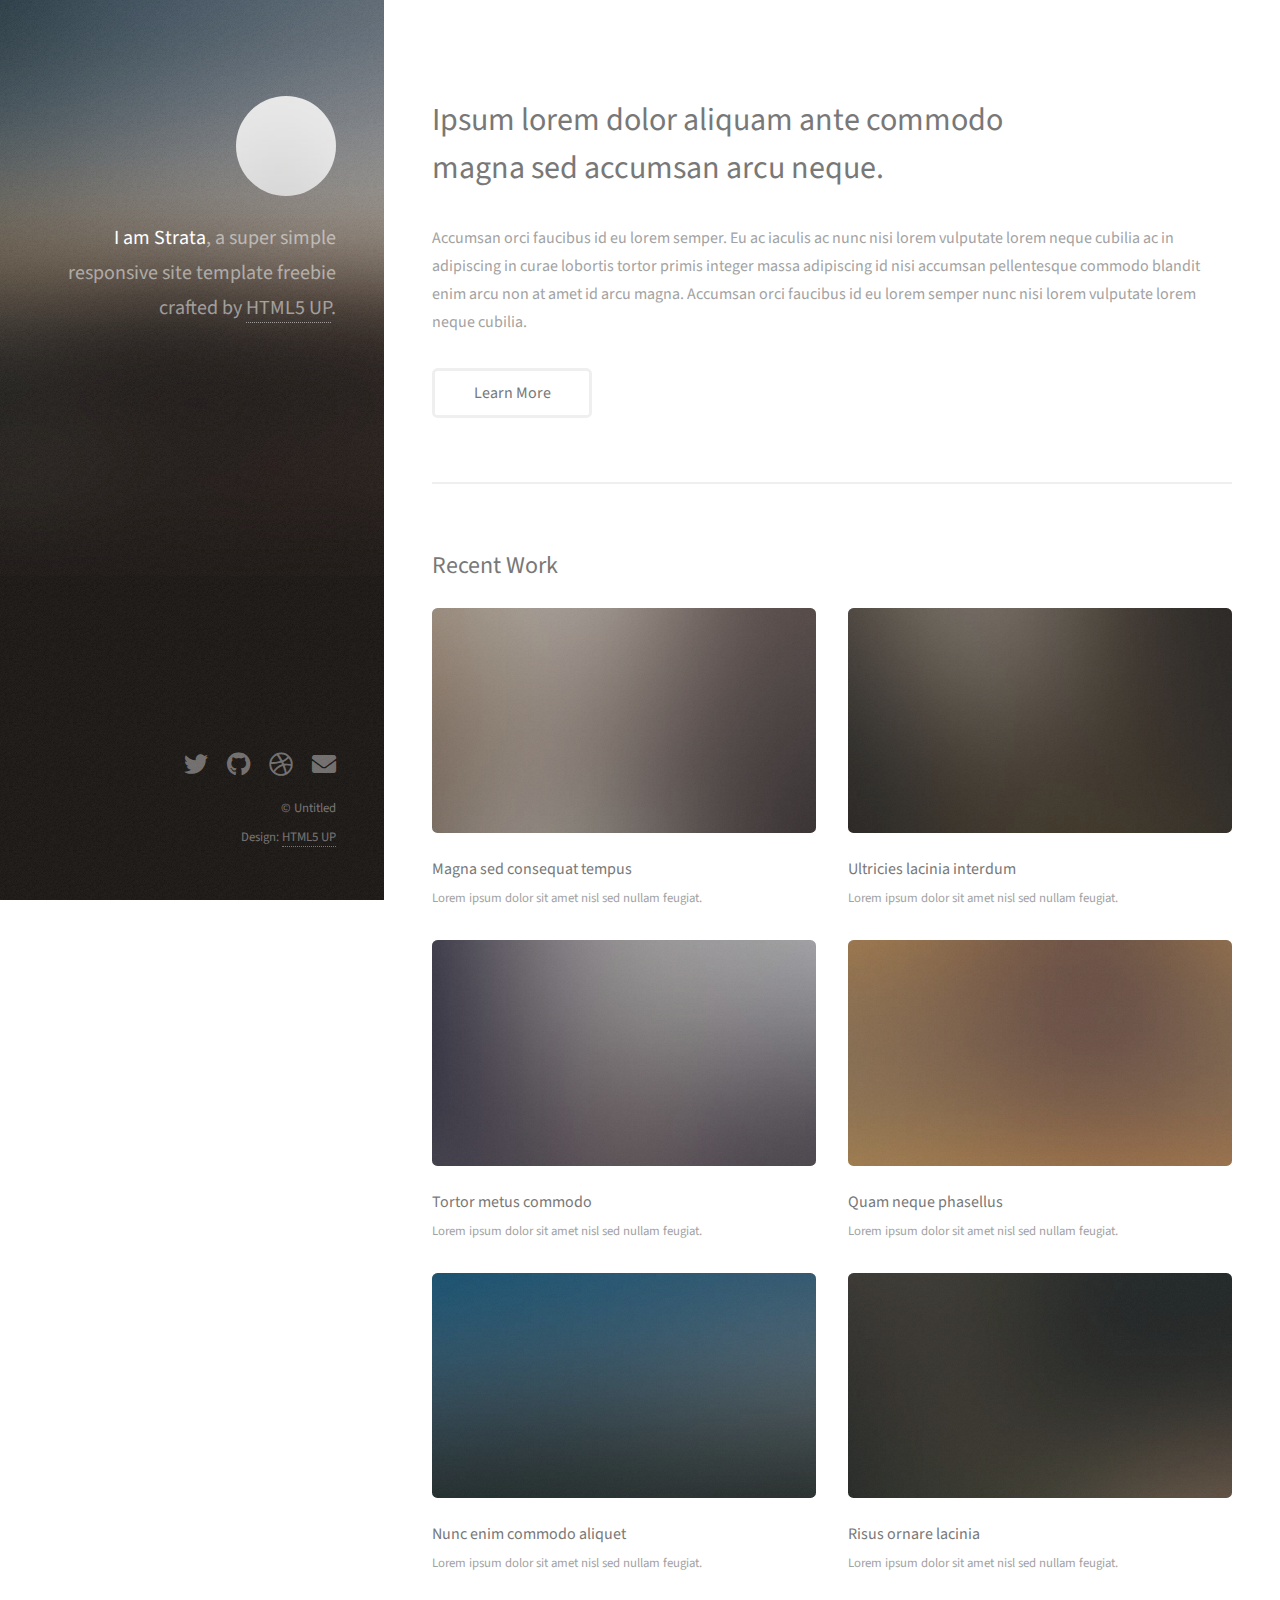
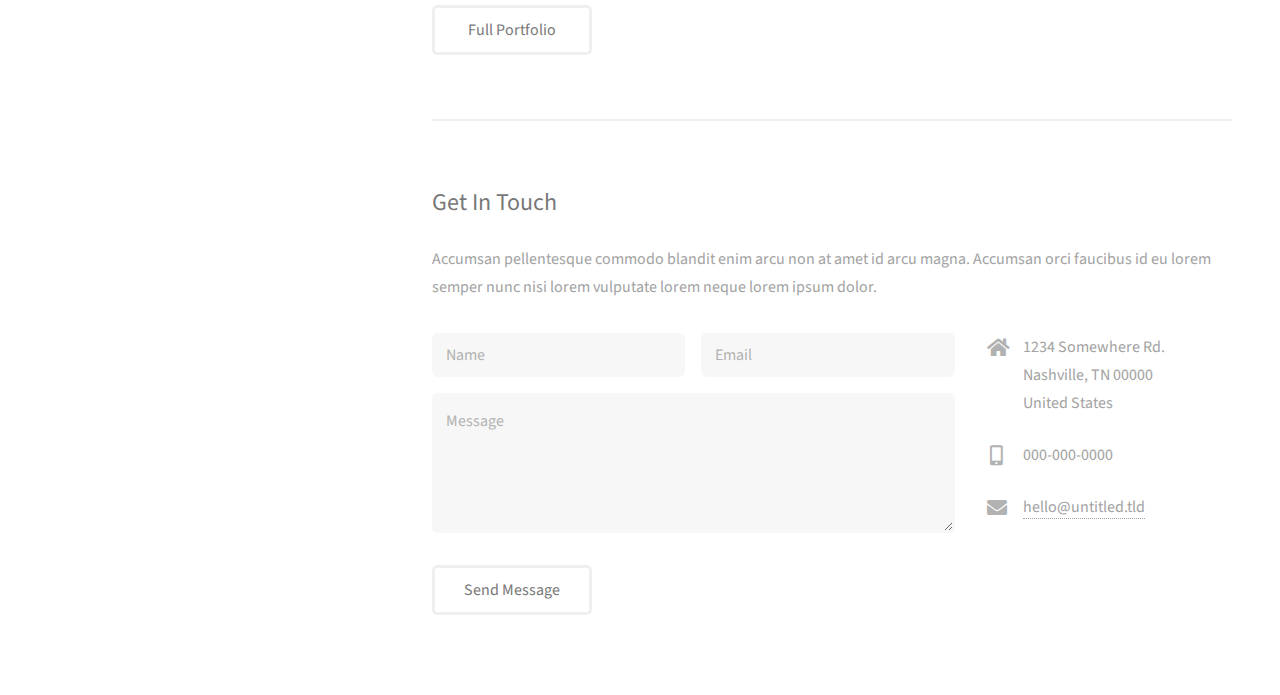
==== index.html @ f399a5fc "Added Template Files" ====
<!DOCTYPE HTML>
<!--
	Strata by HTML5 UP
	html5up.net | @ajlkn
	Free for personal and commercial use under the CCA 3.0 license (html5up.net/license)
-->
<html>
	<head>
		<title>Strata by HTML5 UP</title>
		<meta charset="utf-8" />
		<meta name="viewport" content="width=device-width, initial-scale=1, user-scalable=no" />
		<link rel="stylesheet" href="assets/css/main.css" />
	</head>
	<body class="is-preload">

		<!-- Header -->
			<header id="header">
				<div class="inner">
					<a href="#" class="image avatar"><img src="images/avatar.jpg" alt="" /></a>
					<h1><strong>I am Strata</strong>, a super simple<br />
					responsive site template freebie<br />
					crafted by <a href="http://html5up.net">HTML5 UP</a>.</h1>
				</div>
			</header>

		<!-- Main -->
			<div id="main">

				<!-- One -->
					<section id="one">
						<header class="major">
							<h2>Ipsum lorem dolor aliquam ante commodo<br />
							magna sed accumsan arcu neque.</h2>
						</header>
						<p>Accumsan orci faucibus id eu lorem semper. Eu ac iaculis ac nunc nisi lorem vulputate lorem neque cubilia ac in adipiscing in curae lobortis tortor primis integer massa adipiscing id nisi accumsan pellentesque commodo blandit enim arcu non at amet id arcu magna. Accumsan orci faucibus id eu lorem semper nunc nisi lorem vulputate lorem neque cubilia.</p>
						<ul class="actions">
							<li><a href="#" class="button">Learn More</a></li>
						</ul>
					</section>

				<!-- Two -->
					<section id="two">
						<h2>Recent Work</h2>
						<div class="row">
							<article class="col-6 col-12-xsmall work-item">
								<a href="images/fulls/01.jpg" class="image fit thumb"><img src="images/thumbs/01.jpg" alt="" /></a>
								<h3>Magna sed consequat tempus</h3>
								<p>Lorem ipsum dolor sit amet nisl sed nullam feugiat.</p>
							</article>
							<article class="col-6 col-12-xsmall work-item">
								<a href="images/fulls/02.jpg" class="image fit thumb"><img src="images/thumbs/02.jpg" alt="" /></a>
								<h3>Ultricies lacinia interdum</h3>
								<p>Lorem ipsum dolor sit amet nisl sed nullam feugiat.</p>
							</article>
							<article class="col-6 col-12-xsmall work-item">
								<a href="images/fulls/03.jpg" class="image fit thumb"><img src="images/thumbs/03.jpg" alt="" /></a>
								<h3>Tortor metus commodo</h3>
								<p>Lorem ipsum dolor sit amet nisl sed nullam feugiat.</p>
							</article>
							<article class="col-6 col-12-xsmall work-item">
								<a href="images/fulls/04.jpg" class="image fit thumb"><img src="images/thumbs/04.jpg" alt="" /></a>
								<h3>Quam neque phasellus</h3>
								<p>Lorem ipsum dolor sit amet nisl sed nullam feugiat.</p>
							</article>
							<article class="col-6 col-12-xsmall work-item">
								<a href="images/fulls/05.jpg" class="image fit thumb"><img src="images/thumbs/05.jpg" alt="" /></a>
								<h3>Nunc enim commodo aliquet</h3>
								<p>Lorem ipsum dolor sit amet nisl sed nullam feugiat.</p>
							</article>
							<article class="col-6 col-12-xsmall work-item">
								<a href="images/fulls/06.jpg" class="image fit thumb"><img src="images/thumbs/06.jpg" alt="" /></a>
								<h3>Risus ornare lacinia</h3>
								<p>Lorem ipsum dolor sit amet nisl sed nullam feugiat.</p>
							</article>
						</div>
						<ul class="actions">
							<li><a href="#" class="button">Full Portfolio</a></li>
						</ul>
					</section>

				<!-- Three -->
					<section id="three">
						<h2>Get In Touch</h2>
						<p>Accumsan pellentesque commodo blandit enim arcu non at amet id arcu magna. Accumsan orci faucibus id eu lorem semper nunc nisi lorem vulputate lorem neque lorem ipsum dolor.</p>
						<div class="row">
							<div class="col-8 col-12-small">
								<form method="post" action="#">
									<div class="row gtr-uniform gtr-50">
										<div class="col-6 col-12-xsmall"><input type="text" name="name" id="name" placeholder="Name" /></div>
										<div class="col-6 col-12-xsmall"><input type="email" name="email" id="email" placeholder="Email" /></div>
										<div class="col-12"><textarea name="message" id="message" placeholder="Message" rows="4"></textarea></div>
									</div>
								</form>
								<ul class="actions">
									<li><input type="submit" value="Send Message" /></li>
								</ul>
							</div>
							<div class="col-4 col-12-small">
								<ul class="labeled-icons">
									<li>
										<h3 class="icon solid fa-home"><span class="label">Address</span></h3>
										1234 Somewhere Rd.<br />
										Nashville, TN 00000<br />
										United States
									</li>
									<li>
										<h3 class="icon solid fa-mobile-alt"><span class="label">Phone</span></h3>
										000-000-0000
									</li>
									<li>
										<h3 class="icon solid fa-envelope"><span class="label">Email</span></h3>
										<a href="#">hello@untitled.tld</a>
									</li>
								</ul>
							</div>
						</div>
					</section>

				<!-- Four -->
				<!--
					<section id="four">
						<h2>Elements</h2>

						<section>
							<h4>Text</h4>
							<p>This is <b>bold</b> and this is <strong>strong</strong>. This is <i>italic</i> and this is <em>emphasized</em>.
							This is <sup>superscript</sup> text and this is <sub>subscript</sub> text.
							This is <u>underlined</u> and this is code: <code>for (;;) { ... }</code>. Finally, <a href="#">this is a link</a>.</p>
							<hr />
							<header>
								<h4>Heading with a Subtitle</h4>
								<p>Lorem ipsum dolor sit amet nullam id egestas urna aliquam</p>
							</header>
							<p>Nunc lacinia ante nunc ac lobortis. Interdum adipiscing gravida odio porttitor sem non mi integer non faucibus ornare mi ut ante amet placerat aliquet. Volutpat eu sed ante lacinia sapien lorem accumsan varius montes viverra nibh in adipiscing blandit tempus accumsan.</p>
							<header>
								<h5>Heading with a Subtitle</h5>
								<p>Lorem ipsum dolor sit amet nullam id egestas urna aliquam</p>
							</header>
							<p>Nunc lacinia ante nunc ac lobortis. Interdum adipiscing gravida odio porttitor sem non mi integer non faucibus ornare mi ut ante amet placerat aliquet. Volutpat eu sed ante lacinia sapien lorem accumsan varius montes viverra nibh in adipiscing blandit tempus accumsan.</p>
							<hr />
							<h2>Heading Level 2</h2>
							<h3>Heading Level 3</h3>
							<h4>Heading Level 4</h4>
							<h5>Heading Level 5</h5>
							<h6>Heading Level 6</h6>
							<hr />
							<h5>Blockquote</h5>
							<blockquote>Fringilla nisl. Donec accumsan interdum nisi, quis tincidunt felis sagittis eget tempus euismod. Vestibulum ante ipsum primis in faucibus vestibulum. Blandit adipiscing eu felis iaculis volutpat ac adipiscing accumsan faucibus. Vestibulum ante ipsum primis in faucibus lorem ipsum dolor sit amet nullam adipiscing eu felis.</blockquote>
							<h5>Preformatted</h5>
							<pre><code>i = 0;

while (!deck.isInOrder()) {
print 'Iteration ' + i;
deck.shuffle();
i++;
}

print 'It took ' + i + ' iterations to sort the deck.';</code></pre>
						</section>

						<section>
							<h4>Lists</h4>
							<div class="row">
								<div class="col-6 col-12-xsmall">
									<h5>Unordered</h5>
									<ul>
										<li>Dolor pulvinar etiam magna etiam.</li>
										<li>Sagittis adipiscing lorem eleifend.</li>
										<li>Felis enim feugiat dolore viverra.</li>
									</ul>
									<h5>Alternate</h5>
									<ul class="alt">
										<li>Dolor pulvinar etiam magna etiam.</li>
										<li>Sagittis adipiscing lorem eleifend.</li>
										<li>Felis enim feugiat dolore viverra.</li>
									</ul>
								</div>
								<div class="col-6 col-12-xsmall">
									<h5>Ordered</h5>
									<ol>
										<li>Dolor pulvinar etiam magna etiam.</li>
										<li>Etiam vel felis at lorem sed viverra.</li>
										<li>Felis enim feugiat dolore viverra.</li>
										<li>Dolor pulvinar etiam magna etiam.</li>
										<li>Etiam vel felis at lorem sed viverra.</li>
										<li>Felis enim feugiat dolore viverra.</li>
									</ol>
									<h5>Icons</h5>
									<ul class="icons">
										<li><a href="#" class="icon brands fa-twitter"><span class="label">Twitter</span></a></li>
										<li><a href="#" class="icon brands fa-facebook-f"><span class="label">Facebook</span></a></li>
										<li><a href="#" class="icon brands fa-instagram"><span class="label">Instagram</span></a></li>
										<li><a href="#" class="icon brands fa-github"><span class="label">Github</span></a></li>
										<li><a href="#" class="icon brands fa-dribbble"><span class="label">Dribbble</span></a></li>
										<li><a href="#" class="icon brands fa-tumblr"><span class="label">Tumblr</span></a></li>
									</ul>
								</div>
							</div>
							<h5>Actions</h5>
							<ul class="actions">
								<li><a href="#" class="button primary">Default</a></li>
								<li><a href="#" class="button">Default</a></li>
							</ul>
							<ul class="actions small">
								<li><a href="#" class="button primary small">Small</a></li>
								<li><a href="#" class="button small">Small</a></li>
							</ul>
							<div class="row">
								<div class="col-6 col-12-small">
									<ul class="actions stacked">
										<li><a href="#" class="button primary">Default</a></li>
										<li><a href="#" class="button">Default</a></li>
									</ul>
								</div>
								<div class="col-6 col-12-small">
									<ul class="actions stacked">
										<li><a href="#" class="button primary small">Small</a></li>
										<li><a href="#" class="button small">Small</a></li>
									</ul>
								</div>
								<div class="col-6 col-12-small">
									<ul class="actions stacked">
										<li><a href="#" class="button primary fit">Default</a></li>
										<li><a href="#" class="button fit">Default</a></li>
									</ul>
								</div>
								<div class="col-6 col-12-small">
									<ul class="actions stacked">
										<li><a href="#" class="button primary small fit">Small</a></li>
										<li><a href="#" class="button small fit">Small</a></li>
									</ul>
								</div>
							</div>
						</section>

						<section>
							<h4>Table</h4>
							<h5>Default</h5>
							<div class="table-wrapper">
								<table>
									<thead>
										<tr>
											<th>Name</th>
											<th>Description</th>
											<th>Price</th>
										</tr>
									</thead>
									<tbody>
										<tr>
											<td>Item One</td>
											<td>Ante turpis integer aliquet porttitor.</td>
											<td>29.99</td>
										</tr>
										<tr>
											<td>Item Two</td>
											<td>Vis ac commodo adipiscing arcu aliquet.</td>
											<td>19.99</td>
										</tr>
										<tr>
											<td>Item Three</td>
											<td> Morbi faucibus arcu accumsan lorem.</td>
											<td>29.99</td>
										</tr>
										<tr>
											<td>Item Four</td>
											<td>Vitae integer tempus condimentum.</td>
											<td>19.99</td>
										</tr>
										<tr>
											<td>Item Five</td>
											<td>Ante turpis integer aliquet porttitor.</td>
											<td>29.99</td>
										</tr>
									</tbody>
									<tfoot>
										<tr>
											<td colspan="2"></td>
											<td>100.00</td>
										</tr>
									</tfoot>
								</table>
							</div>

							<h5>Alternate</h5>
							<div class="table-wrapper">
								<table class="alt">
									<thead>
										<tr>
											<th>Name</th>
											<th>Description</th>
											<th>Price</th>
										</tr>
									</thead>
									<tbody>
										<tr>
											<td>Item One</td>
											<td>Ante turpis integer aliquet porttitor.</td>
											<td>29.99</td>
										</tr>
										<tr>
											<td>Item Two</td>
											<td>Vis ac commodo adipiscing arcu aliquet.</td>
											<td>19.99</td>
										</tr>
										<tr>
											<td>Item Three</td>
											<td> Morbi faucibus arcu accumsan lorem.</td>
											<td>29.99</td>
										</tr>
										<tr>
											<td>Item Four</td>
											<td>Vitae integer tempus condimentum.</td>
											<td>19.99</td>
										</tr>
										<tr>
											<td>Item Five</td>
											<td>Ante turpis integer aliquet porttitor.</td>
											<td>29.99</td>
										</tr>
									</tbody>
									<tfoot>
										<tr>
											<td colspan="2"></td>
											<td>100.00</td>
										</tr>
									</tfoot>
								</table>
							</div>
						</section>

						<section>
							<h4>Buttons</h4>
							<ul class="actions">
								<li><a href="#" class="button primary">Primary</a></li>
								<li><a href="#" class="button">Default</a></li>
							</ul>
							<ul class="actions">
								<li><a href="#" class="button large">Large</a></li>
								<li><a href="#" class="button">Default</a></li>
								<li><a href="#" class="button small">Small</a></li>
							</ul>
							<ul class="actions fit">
								<li><a href="#" class="button primary fit">Fit</a></li>
								<li><a href="#" class="button fit">Fit</a></li>
							</ul>
							<ul class="actions fit small">
								<li><a href="#" class="button primary fit small">Fit + Small</a></li>
								<li><a href="#" class="button fit small">Fit + Small</a></li>
							</ul>
							<ul class="actions">
								<li><a href="#" class="button primary icon solid fa-download">Icon</a></li>
								<li><a href="#" class="button icon solid fa-download">Icon</a></li>
							</ul>
							<ul class="actions">
								<li><span class="button primary disabled">Primary</span></li>
								<li><span class="button disabled">Default</span></li>
							</ul>
						</section>

						<section>
							<h4>Form</h4>
							<form method="post" action="#">
								<div class="row gtr-uniform gtr-50">
									<div class="col-6 col-12-xsmall">
										<input type="text" name="demo-name" id="demo-name" value="" placeholder="Name" />
									</div>
									<div class="col-6 col-12-xsmall">
										<input type="email" name="demo-email" id="demo-email" value="" placeholder="Email" />
									</div>
									<div class="col-12">
										<select name="demo-category" id="demo-category">
											<option value="">- Category -</option>
											<option value="1">Manufacturing</option>
											<option value="1">Shipping</option>
											<option value="1">Administration</option>
											<option value="1">Human Resources</option>
										</select>
									</div>
									<div class="col-4 col-12-small">
										<input type="radio" id="demo-priority-low" name="demo-priority" checked>
										<label for="demo-priority-low">Low Priority</label>
									</div>
									<div class="col-4 col-12-small">
										<input type="radio" id="demo-priority-normal" name="demo-priority">
										<label for="demo-priority-normal">Normal Priority</label>
									</div>
									<div class="col-4 col-12-small">
										<input type="radio" id="demo-priority-high" name="demo-priority">
										<label for="demo-priority-high">High Priority</label>
									</div>
									<div class="col-6 col-12-small">
										<input type="checkbox" id="demo-copy" name="demo-copy">
										<label for="demo-copy">Email me a copy of this message</label>
									</div>
									<div class="col-6 col-12-small">
										<input type="checkbox" id="demo-human" name="demo-human" checked>
										<label for="demo-human">I am a human and not a robot</label>
									</div>
									<div class="col-12">
										<textarea name="demo-message" id="demo-message" placeholder="Enter your message" rows="6"></textarea>
									</div>
									<div class="col-12">
										<ul class="actions">
											<li><input type="submit" value="Send Message" class="primary" /></li>
											<li><input type="reset" value="Reset" /></li>
										</ul>
									</div>
								</div>
							</form>
						</section>

						<section>
							<h4>Image</h4>
							<h5>Fit</h5>
							<div class="box alt">
								<div class="row gtr-50 gtr-uniform">
									<div class="col-12"><span class="image fit"><img src="images/fulls/05.jpg" alt="" /></span></div>
									<div class="col-4"><span class="image fit"><img src="images/thumbs/01.jpg" alt="" /></span></div>
									<div class="col-4"><span class="image fit"><img src="images/thumbs/02.jpg" alt="" /></span></div>
									<div class="col-4"><span class="image fit"><img src="images/thumbs/03.jpg" alt="" /></span></div>
									<div class="col-4"><span class="image fit"><img src="images/thumbs/04.jpg" alt="" /></span></div>
									<div class="col-4"><span class="image fit"><img src="images/thumbs/05.jpg" alt="" /></span></div>
									<div class="col-4"><span class="image fit"><img src="images/thumbs/06.jpg" alt="" /></span></div>
									<div class="col-4"><span class="image fit"><img src="images/thumbs/03.jpg" alt="" /></span></div>
									<div class="col-4"><span class="image fit"><img src="images/thumbs/02.jpg" alt="" /></span></div>
									<div class="col-4"><span class="image fit"><img src="images/thumbs/01.jpg" alt="" /></span></div>
								</div>
							</div>
							<h5>Left &amp; Right</h5>
							<p><span class="image left"><img src="images/avatar.jpg" alt="" /></span>Fringilla nisl. Donec accumsan interdum nisi, quis tincidunt felis sagittis eget. tempus euismod. Vestibulum ante ipsum primis in faucibus vestibulum. Blandit adipiscing eu felis iaculis volutpat ac adipiscing accumsan eu faucibus. Integer ac pellentesque praesent tincidunt felis sagittis eget. tempus euismod. Vestibulum ante ipsum primis in faucibus vestibulum. Blandit adipiscing eu felis iaculis volutpat ac adipiscing accumsan eu faucibus. Integer ac pellentesque praesent. Donec accumsan interdum nisi, quis tincidunt felis sagittis eget. tempus euismod. Vestibulum ante ipsum primis in faucibus vestibulum. Blandit adipiscing eu felis iaculis volutpat ac adipiscing accumsan eu faucibus. Integer ac pellentesque praesent tincidunt felis sagittis eget. tempus euismod. Vestibulum ante ipsum primis in faucibus vestibulum. Blandit adipiscing eu felis iaculis volutpat ac adipiscing accumsan eu faucibus. Integer ac pellentesque praesent.</p>
							<p><span class="image right"><img src="images/avatar.jpg" alt="" /></span>Fringilla nisl. Donec accumsan interdum nisi, quis tincidunt felis sagittis eget. tempus euismod. Vestibulum ante ipsum primis in faucibus vestibulum. Blandit adipiscing eu felis iaculis volutpat ac adipiscing accumsan eu faucibus. Integer ac pellentesque praesent tincidunt felis sagittis eget. tempus euismod. Vestibulum ante ipsum primis in faucibus vestibulum. Blandit adipiscing eu felis iaculis volutpat ac adipiscing accumsan eu faucibus. Integer ac pellentesque praesent. Donec accumsan interdum nisi, quis tincidunt felis sagittis eget. tempus euismod. Vestibulum ante ipsum primis in faucibus vestibulum. Blandit adipiscing eu felis iaculis volutpat ac adipiscing accumsan eu faucibus. Integer ac pellentesque praesent tincidunt felis sagittis eget. tempus euismod. Vestibulum ante ipsum primis in faucibus vestibulum. Blandit adipiscing eu felis iaculis volutpat ac adipiscing accumsan eu faucibus. Integer ac pellentesque praesent.</p>
						</section>

					</section>
				-->

			</div>

		<!-- Footer -->
			<footer id="footer">
				<div class="inner">
					<ul class="icons">
						<li><a href="#" class="icon brands fa-twitter"><span class="label">Twitter</span></a></li>
						<li><a href="#" class="icon brands fa-github"><span class="label">Github</span></a></li>
						<li><a href="#" class="icon brands fa-dribbble"><span class="label">Dribbble</span></a></li>
						<li><a href="#" class="icon solid fa-envelope"><span class="label">Email</span></a></li>
					</ul>
					<ul class="copyright">
						<li>&copy; Untitled</li><li>Design: <a href="http://html5up.net">HTML5 UP</a></li>
					</ul>
				</div>
			</footer>

		<!-- Scripts -->
			<script src="assets/js/jquery.min.js"></script>
			<script src="assets/js/jquery.poptrox.min.js"></script>
			<script src="assets/js/browser.min.js"></script>
			<script src="assets/js/breakpoints.min.js"></script>
			<script src="assets/js/util.js"></script>
			<script src="assets/js/main.js"></script>

	</body>
</html>
---- assets/css/main.css ----
@import url("fontawesome-all.min.css");
@import url("https://fonts.googleapis.com/css?family=Source+Sans+Pro:400,400italic");

/*
	Strata by HTML5 UP
	html5up.net | @ajlkn
	Free for personal and commercial use under the CCA 3.0 license (html5up.net/license)
*/

html, body, div, span, applet, object,
iframe, h1, h2, h3, h4, h5, h6, p, blockquote,
pre, a, abbr, acronym, address, big, cite,
code, del, dfn, em, img, ins, kbd, q, s, samp,
small, strike, strong, sub, sup, tt, var, b,
u, i, center, dl, dt, dd, ol, ul, li, fieldset,
form, label, legend, table, caption, tbody,
tfoot, thead, tr, th, td, article, aside,
canvas, details, embed, figure, figcaption,
footer, header, hgroup, menu, nav, output, ruby,
section, summary, time, mark, audio, video {
	margin: 0;
	padding: 0;
	border: 0;
	font-size: 100%;
	font: inherit;
	vertical-align: baseline;}

article, aside, details, figcaption, figure,
footer, header, hgroup, menu, nav, section {
	display: block;}

body {
	line-height: 1;
}

ol, ul {
	list-style: none;
}

blockquote, q {
	quotes: none;
}

	blockquote:before, blockquote:after, q:before, q:after {
		content: '';
		content: none;
	}

table {
	border-collapse: collapse;
	border-spacing: 0;
}

body {
	-webkit-text-size-adjust: none;
}

mark {
	background-color: transparent;
	color: inherit;
}

input::-moz-focus-inner {
	border: 0;
	padding: 0;
}

input, select, textarea {
	-moz-appearance: none;
	-webkit-appearance: none;
	-ms-appearance: none;
	appearance: none;
}

/* Basic */

	html {
		box-sizing: border-box;
	}

	*, *:before, *:after {
		box-sizing: inherit;
	}

	body {
		background: #fff;
	}

		body.is-preload *, body.is-preload *:before, body.is-preload *:after {
			-moz-animation: none !important;
			-webkit-animation: none !important;
			-ms-animation: none !important;
			animation: none !important;
			-moz-transition: none !important;
			-webkit-transition: none !important;
			-ms-transition: none !important;
			transition: none !important;
		}

	body, input, select, textarea {
		color: #a2a2a2;
		font-family: "Source Sans Pro", Helvetica, sans-serif;
		font-size: 16pt;
		font-weight: 400;
		line-height: 1.75em;
	}

	a {
		-moz-transition: color 0.2s ease-in-out, border-color 0.2s ease-in-out;
		-webkit-transition: color 0.2s ease-in-out, border-color 0.2s ease-in-out;
		-ms-transition: color 0.2s ease-in-out, border-color 0.2s ease-in-out;
		transition: color 0.2s ease-in-out, border-color 0.2s ease-in-out;
		border-bottom: dotted 1px;
		color: #49bf9d;
		text-decoration: none;
	}

		a:hover {
			border-bottom-color: transparent;
			color: #49bf9d !important;
			text-decoration: none;
		}

	strong, b {
		color: #787878;
		font-weight: 400;
	}

	em, i {
		font-style: italic;
	}

	p {
		margin: 0 0 2em 0;
	}

	h1, h2, h3, h4, h5, h6 {
		color: #787878;
		font-weight: 400;
		line-height: 1em;
		margin: 0 0 1em 0;
	}

		h1 a, h2 a, h3 a, h4 a, h5 a, h6 a {
			color: inherit;
			text-decoration: none;
		}

	h1 {
		font-size: 2em;
		line-height: 1.5em;
	}

	h2 {
		font-size: 1.5em;
		line-height: 1.5em;
	}

	h3 {
		font-size: 1.25em;
		line-height: 1.5em;
	}

	h4 {
		font-size: 1.1em;
		line-height: 1.5em;
	}

	h5 {
		font-size: 0.9em;
		line-height: 1.5em;
	}

	h6 {
		font-size: 0.7em;
		line-height: 1.5em;
	}

	sub {
		font-size: 0.8em;
		position: relative;
		top: 0.5em;
	}

	sup {
		font-size: 0.8em;
		position: relative;
		top: -0.5em;
	}

	hr {
		border: 0;
		border-bottom: solid 2px #efefef;
		margin: 2em 0;
	}

		hr.major {
			margin: 3em 0;
		}

	blockquote {
		border-left: solid 6px #efefef;
		font-style: italic;
		margin: 0 0 2em 0;
		padding: 0.5em 0 0.5em 1.5em;
	}

	code {
		background: #f7f7f7;
		border-radius: 0.35em;
		border: solid 2px #efefef;
		font-family: "Courier New", monospace;
		font-size: 0.9em;
		margin: 0 0.25em;
		padding: 0.25em 0.65em;
	}

	pre {
		-webkit-overflow-scrolling: touch;
		font-family: "Courier New", monospace;
		font-size: 0.9em;
		margin: 0 0 2em 0;
	}

		pre code {
			display: block;
			line-height: 1.75em;
			padding: 1em 1.5em;
			overflow-x: auto;
		}

	.align-left {
		text-align: left;
	}

	.align-center {
		text-align: center;
	}

	.align-right {
		text-align: right;
	}

/* Container */

	.container {
		margin: 0 auto;
		max-width: calc(100% - 4em);
		width: 100%;
	}

		.container.xsmall {
			width: 25%;
		}

		.container.small {
			width: 50%;
		}

		.container.medium {
			width: 75%;
		}

		.container.large {
			width: 125%;
		}

		.container.xlarge {
			width: 150%;
		}

		.container.max {
			width: 100%;
		}

		@media screen and (max-width: 980px) {

			.container {
				width: 100% !important;
				max-width: 100% !important;
			}

		}

		@media screen and (max-width: 480px) {

			.container {
				max-width: calc(100% - 3em);
			}

		}

/* Row */

	.row {
		display: flex;
		flex-wrap: wrap;
		box-sizing: border-box;
		align-items: stretch;
	}

		.row > * {
			box-sizing: border-box;
		}

		.row.gtr-uniform > * > :last-child {
			margin-bottom: 0;
		}

		.row.aln-left {
			justify-content: flex-start;
		}

		.row.aln-center {
			justify-content: center;
		}

		.row.aln-right {
			justify-content: flex-end;
		}

		.row.aln-top {
			align-items: flex-start;
		}

		.row.aln-middle {
			align-items: center;
		}

		.row.aln-bottom {
			align-items: flex-end;
		}

		.row > .imp {
			order: -1;
		}

		.row > .col-1 {
			width: 8.33333%;
		}

		.row > .off-1 {
			margin-left: 8.33333%;
		}

		.row > .col-2 {
			width: 16.66667%;
		}

		.row > .off-2 {
			margin-left: 16.66667%;
		}

		.row > .col-3 {
			width: 25%;
		}

		.row > .off-3 {
			margin-left: 25%;
		}

		.row > .col-4 {
			width: 33.33333%;
		}

		.row > .off-4 {
			margin-left: 33.33333%;
		}

		.row > .col-5 {
			width: 41.66667%;
		}

		.row > .off-5 {
			margin-left: 41.66667%;
		}

		.row > .col-6 {
			width: 50%;
		}

		.row > .off-6 {
			margin-left: 50%;
		}

		.row > .col-7 {
			width: 58.33333%;
		}

		.row > .off-7 {
			margin-left: 58.33333%;
		}

		.row > .col-8 {
			width: 66.66667%;
		}

		.row > .off-8 {
			margin-left: 66.66667%;
		}

		.row > .col-9 {
			width: 75%;
		}

		.row > .off-9 {
			margin-left: 75%;
		}

		.row > .col-10 {
			width: 83.33333%;
		}

		.row > .off-10 {
			margin-left: 83.33333%;
		}

		.row > .col-11 {
			width: 91.66667%;
		}

		.row > .off-11 {
			margin-left: 91.66667%;
		}

		.row > .col-12 {
			width: 100%;
		}

		.row > .off-12 {
			margin-left: 100%;
		}

		.row.gtr-0 {
			margin-top: 0;
			margin-left: 0em;
		}

			.row.gtr-0 > * {
				padding: 0 0 0 0em;
			}

			.row.gtr-0.gtr-uniform {
				margin-top: 0em;
			}

				.row.gtr-0.gtr-uniform > * {
					padding-top: 0em;
				}

		.row.gtr-25 {
			margin-top: 0;
			margin-left: -0.625em;
		}

			.row.gtr-25 > * {
				padding: 0 0 0 0.625em;
			}

			.row.gtr-25.gtr-uniform {
				margin-top: -0.625em;
			}

				.row.gtr-25.gtr-uniform > * {
					padding-top: 0.625em;
				}

		.row.gtr-50 {
			margin-top: 0;
			margin-left: -1.25em;
		}

			.row.gtr-50 > * {
				padding: 0 0 0 1.25em;
			}

			.row.gtr-50.gtr-uniform {
				margin-top: -1.25em;
			}

				.row.gtr-50.gtr-uniform > * {
					padding-top: 1.25em;
				}

		.row {
			margin-top: 0;
			margin-left: -2.5em;
		}

			.row > * {
				padding: 0 0 0 2.5em;
			}

			.row.gtr-uniform {
				margin-top: -2.5em;
			}

				.row.gtr-uniform > * {
					padding-top: 2.5em;
				}

		.row.gtr-150 {
			margin-top: 0;
			margin-left: -3.75em;
		}

			.row.gtr-150 > * {
				padding: 0 0 0 3.75em;
			}

			.row.gtr-150.gtr-uniform {
				margin-top: -3.75em;
			}

				.row.gtr-150.gtr-uniform > * {
					padding-top: 3.75em;
				}

		.row.gtr-200 {
			margin-top: 0;
			margin-left: -5em;
		}

			.row.gtr-200 > * {
				padding: 0 0 0 5em;
			}

			.row.gtr-200.gtr-uniform {
				margin-top: -5em;
			}

				.row.gtr-200.gtr-uniform > * {
					padding-top: 5em;
				}

		@media screen and (max-width: 1800px) {

			.row {
				display: flex;
				flex-wrap: wrap;
				box-sizing: border-box;
				align-items: stretch;
			}

				.row > * {
					box-sizing: border-box;
				}

				.row.gtr-uniform > * > :last-child {
					margin-bottom: 0;
				}

				.row.aln-left {
					justify-content: flex-start;
				}

				.row.aln-center {
					justify-content: center;
				}

				.row.aln-right {
					justify-content: flex-end;
				}

				.row.aln-top {
					align-items: flex-start;
				}

				.row.aln-middle {
					align-items: center;
				}

				.row.aln-bottom {
					align-items: flex-end;
				}

				.row > .imp-xlarge {
					order: -1;
				}

				.row > .col-1-xlarge {
					width: 8.33333%;
				}

				.row > .off-1-xlarge {
					margin-left: 8.33333%;
				}

				.row > .col-2-xlarge {
					width: 16.66667%;
				}

				.row > .off-2-xlarge {
					margin-left: 16.66667%;
				}

				.row > .col-3-xlarge {
					width: 25%;
				}

				.row > .off-3-xlarge {
					margin-left: 25%;
				}

				.row > .col-4-xlarge {
					width: 33.33333%;
				}

				.row > .off-4-xlarge {
					margin-left: 33.33333%;
				}

				.row > .col-5-xlarge {
					width: 41.66667%;
				}

				.row > .off-5-xlarge {
					margin-left: 41.66667%;
				}

				.row > .col-6-xlarge {
					width: 50%;
				}

				.row > .off-6-xlarge {
					margin-left: 50%;
				}

				.row > .col-7-xlarge {
					width: 58.33333%;
				}

				.row > .off-7-xlarge {
					margin-left: 58.33333%;
				}

				.row > .col-8-xlarge {
					width: 66.66667%;
				}

				.row > .off-8-xlarge {
					margin-left: 66.66667%;
				}

				.row > .col-9-xlarge {
					width: 75%;
				}

				.row > .off-9-xlarge {
					margin-left: 75%;
				}

				.row > .col-10-xlarge {
					width: 83.33333%;
				}

				.row > .off-10-xlarge {
					margin-left: 83.33333%;
				}

				.row > .col-11-xlarge {
					width: 91.66667%;
				}

				.row > .off-11-xlarge {
					margin-left: 91.66667%;
				}

				.row > .col-12-xlarge {
					width: 100%;
				}

				.row > .off-12-xlarge {
					margin-left: 100%;
				}

				.row.gtr-0 {
					margin-top: 0;
					margin-left: 0em;
				}

					.row.gtr-0 > * {
						padding: 0 0 0 0em;
					}

					.row.gtr-0.gtr-uniform {
						margin-top: 0em;
					}

						.row.gtr-0.gtr-uniform > * {
							padding-top: 0em;
						}

				.row.gtr-25 {
					margin-top: 0;
					margin-left: -0.625em;
				}

					.row.gtr-25 > * {
						padding: 0 0 0 0.625em;
					}

					.row.gtr-25.gtr-uniform {
						margin-top: -0.625em;
					}

						.row.gtr-25.gtr-uniform > * {
							padding-top: 0.625em;
						}

				.row.gtr-50 {
					margin-top: 0;
					margin-left: -1.25em;
				}

					.row.gtr-50 > * {
						padding: 0 0 0 1.25em;
					}

					.row.gtr-50.gtr-uniform {
						margin-top: -1.25em;
					}

						.row.gtr-50.gtr-uniform > * {
							padding-top: 1.25em;
						}

				.row {
					margin-top: 0;
					margin-left: -2.5em;
				}

					.row > * {
						padding: 0 0 0 2.5em;
					}

					.row.gtr-uniform {
						margin-top: -2.5em;
					}

						.row.gtr-uniform > * {
							padding-top: 2.5em;
						}

				.row.gtr-150 {
					margin-top: 0;
					margin-left: -3.75em;
				}

					.row.gtr-150 > * {
						padding: 0 0 0 3.75em;
					}

					.row.gtr-150.gtr-uniform {
						margin-top: -3.75em;
					}

						.row.gtr-150.gtr-uniform > * {
							padding-top: 3.75em;
						}

				.row.gtr-200 {
					margin-top: 0;
					margin-left: -5em;
				}

					.row.gtr-200 > * {
						padding: 0 0 0 5em;
					}

					.row.gtr-200.gtr-uniform {
						margin-top: -5em;
					}

						.row.gtr-200.gtr-uniform > * {
							padding-top: 5em;
						}

		}

		@media screen and (max-width: 1280px) {

			.row {
				display: flex;
				flex-wrap: wrap;
				box-sizing: border-box;
				align-items: stretch;
			}

				.row > * {
					box-sizing: border-box;
				}

				.row.gtr-uniform > * > :last-child {
					margin-bottom: 0;
				}

				.row.aln-left {
					justify-content: flex-start;
				}

				.row.aln-center {
					justify-content: center;
				}

				.row.aln-right {
					justify-content: flex-end;
				}

				.row.aln-top {
					align-items: flex-start;
				}

				.row.aln-middle {
					align-items: center;
				}

				.row.aln-bottom {
					align-items: flex-end;
				}

				.row > .imp-large {
					order: -1;
				}

				.row > .col-1-large {
					width: 8.33333%;
				}

				.row > .off-1-large {
					margin-left: 8.33333%;
				}

				.row > .col-2-large {
					width: 16.66667%;
				}

				.row > .off-2-large {
					margin-left: 16.66667%;
				}

				.row > .col-3-large {
					width: 25%;
				}

				.row > .off-3-large {
					margin-left: 25%;
				}

				.row > .col-4-large {
					width: 33.33333%;
				}

				.row > .off-4-large {
					margin-left: 33.33333%;
				}

				.row > .col-5-large {
					width: 41.66667%;
				}

				.row > .off-5-large {
					margin-left: 41.66667%;
				}

				.row > .col-6-large {
					width: 50%;
				}

				.row > .off-6-large {
					margin-left: 50%;
				}

				.row > .col-7-large {
					width: 58.33333%;
				}

				.row > .off-7-large {
					margin-left: 58.33333%;
				}

				.row > .col-8-large {
					width: 66.66667%;
				}

				.row > .off-8-large {
					margin-left: 66.66667%;
				}

				.row > .col-9-large {
					width: 75%;
				}

				.row > .off-9-large {
					margin-left: 75%;
				}

				.row > .col-10-large {
					width: 83.33333%;
				}

				.row > .off-10-large {
					margin-left: 83.33333%;
				}

				.row > .col-11-large {
					width: 91.66667%;
				}

				.row > .off-11-large {
					margin-left: 91.66667%;
				}

				.row > .col-12-large {
					width: 100%;
				}

				.row > .off-12-large {
					margin-left: 100%;
				}

				.row.gtr-0 {
					margin-top: 0;
					margin-left: 0em;
				}

					.row.gtr-0 > * {
						padding: 0 0 0 0em;
					}

					.row.gtr-0.gtr-uniform {
						margin-top: 0em;
					}

						.row.gtr-0.gtr-uniform > * {
							padding-top: 0em;
						}

				.row.gtr-25 {
					margin-top: 0;
					margin-left: -0.5em;
				}

					.row.gtr-25 > * {
						padding: 0 0 0 0.5em;
					}

					.row.gtr-25.gtr-uniform {
						margin-top: -0.5em;
					}

						.row.gtr-25.gtr-uniform > * {
							padding-top: 0.5em;
						}

				.row.gtr-50 {
					margin-top: 0;
					margin-left: -1em;
				}

					.row.gtr-50 > * {
						padding: 0 0 0 1em;
					}

					.row.gtr-50.gtr-uniform {
						margin-top: -1em;
					}

						.row.gtr-50.gtr-uniform > * {
							padding-top: 1em;
						}

				.row {
					margin-top: 0;
					margin-left: -2em;
				}

					.row > * {
						padding: 0 0 0 2em;
					}

					.row.gtr-uniform {
						margin-top: -2em;
					}

						.row.gtr-uniform > * {
							padding-top: 2em;
						}

				.row.gtr-150 {
					margin-top: 0;
					margin-left: -3em;
				}

					.row.gtr-150 > * {
						padding: 0 0 0 3em;
					}

					.row.gtr-150.gtr-uniform {
						margin-top: -3em;
					}

						.row.gtr-150.gtr-uniform > * {
							padding-top: 3em;
						}

				.row.gtr-200 {
					margin-top: 0;
					margin-left: -4em;
				}

					.row.gtr-200 > * {
						padding: 0 0 0 4em;
					}

					.row.gtr-200.gtr-uniform {
						margin-top: -4em;
					}

						.row.gtr-200.gtr-uniform > * {
							padding-top: 4em;
						}

		}

		@media screen and (max-width: 980px) {

			.row {
				display: flex;
				flex-wrap: wrap;
				box-sizing: border-box;
				align-items: stretch;
			}

				.row > * {
					box-sizing: border-box;
				}

				.row.gtr-uniform > * > :last-child {
					margin-bottom: 0;
				}

				.row.aln-left {
					justify-content: flex-start;
				}

				.row.aln-center {
					justify-content: center;
				}

				.row.aln-right {
					justify-content: flex-end;
				}

				.row.aln-top {
					align-items: flex-start;
				}

				.row.aln-middle {
					align-items: center;
				}

				.row.aln-bottom {
					align-items: flex-end;
				}

				.row > .imp-medium {
					order: -1;
				}

				.row > .col-1-medium {
					width: 8.33333%;
				}

				.row > .off-1-medium {
					margin-left: 8.33333%;
				}

				.row > .col-2-medium {
					width: 16.66667%;
				}

				.row > .off-2-medium {
					margin-left: 16.66667%;
				}

				.row > .col-3-medium {
					width: 25%;
				}

				.row > .off-3-medium {
					margin-left: 25%;
				}

				.row > .col-4-medium {
					width: 33.33333%;
				}

				.row > .off-4-medium {
					margin-left: 33.33333%;
				}

				.row > .col-5-medium {
					width: 41.66667%;
				}

				.row > .off-5-medium {
					margin-left: 41.66667%;
				}

				.row > .col-6-medium {
					width: 50%;
				}

				.row > .off-6-medium {
					margin-left: 50%;
				}

				.row > .col-7-medium {
					width: 58.33333%;
				}

				.row > .off-7-medium {
					margin-left: 58.33333%;
				}

				.row > .col-8-medium {
					width: 66.66667%;
				}

				.row > .off-8-medium {
					margin-left: 66.66667%;
				}

				.row > .col-9-medium {
					width: 75%;
				}

				.row > .off-9-medium {
					margin-left: 75%;
				}

				.row > .col-10-medium {
					width: 83.33333%;
				}

				.row > .off-10-medium {
					margin-left: 83.33333%;
				}

				.row > .col-11-medium {
					width: 91.66667%;
				}

				.row > .off-11-medium {
					margin-left: 91.66667%;
				}

				.row > .col-12-medium {
					width: 100%;
				}

				.row > .off-12-medium {
					margin-left: 100%;
				}

				.row.gtr-0 {
					margin-top: 0;
					margin-left: 0em;
				}

					.row.gtr-0 > * {
						padding: 0 0 0 0em;
					}

					.row.gtr-0.gtr-uniform {
						margin-top: 0em;
					}

						.row.gtr-0.gtr-uniform > * {
							padding-top: 0em;
						}

				.row.gtr-25 {
					margin-top: 0;
					margin-left: -0.5em;
				}

					.row.gtr-25 > * {
						padding: 0 0 0 0.5em;
					}

					.row.gtr-25.gtr-uniform {
						margin-top: -0.5em;
					}

						.row.gtr-25.gtr-uniform > * {
							padding-top: 0.5em;
						}

				.row.gtr-50 {
					margin-top: 0;
					margin-left: -1em;
				}

					.row.gtr-50 > * {
						padding: 0 0 0 1em;
					}

					.row.gtr-50.gtr-uniform {
						margin-top: -1em;
					}

						.row.gtr-50.gtr-uniform > * {
							padding-top: 1em;
						}

				.row {
					margin-top: 0;
					margin-left: -2em;
				}

					.row > * {
						padding: 0 0 0 2em;
					}

					.row.gtr-uniform {
						margin-top: -2em;
					}

						.row.gtr-uniform > * {
							padding-top: 2em;
						}

				.row.gtr-150 {
					margin-top: 0;
					margin-left: -3em;
				}

					.row.gtr-150 > * {
						padding: 0 0 0 3em;
					}

					.row.gtr-150.gtr-uniform {
						margin-top: -3em;
					}

						.row.gtr-150.gtr-uniform > * {
							padding-top: 3em;
						}

				.row.gtr-200 {
					margin-top: 0;
					margin-left: -4em;
				}

					.row.gtr-200 > * {
						padding: 0 0 0 4em;
					}

					.row.gtr-200.gtr-uniform {
						margin-top: -4em;
					}

						.row.gtr-200.gtr-uniform > * {
							padding-top: 4em;
						}

		}

		@media screen and (max-width: 736px) {

			.row {
				display: flex;
				flex-wrap: wrap;
				box-sizing: border-box;
				align-items: stretch;
			}

				.row > * {
					box-sizing: border-box;
				}

				.row.gtr-uniform > * > :last-child {
					margin-bottom: 0;
				}

				.row.aln-left {
					justify-content: flex-start;
				}

				.row.aln-center {
					justify-content: center;
				}

				.row.aln-right {
					justify-content: flex-end;
				}

				.row.aln-top {
					align-items: flex-start;
				}

				.row.aln-middle {
					align-items: center;
				}

				.row.aln-bottom {
					align-items: flex-end;
				}

				.row > .imp-small {
					order: -1;
				}

				.row > .col-1-small {
					width: 8.33333%;
				}

				.row > .off-1-small {
					margin-left: 8.33333%;
				}

				.row > .col-2-small {
					width: 16.66667%;
				}

				.row > .off-2-small {
					margin-left: 16.66667%;
				}

				.row > .col-3-small {
					width: 25%;
				}

				.row > .off-3-small {
					margin-left: 25%;
				}

				.row > .col-4-small {
					width: 33.33333%;
				}

				.row > .off-4-small {
					margin-left: 33.33333%;
				}

				.row > .col-5-small {
					width: 41.66667%;
				}

				.row > .off-5-small {
					margin-left: 41.66667%;
				}

				.row > .col-6-small {
					width: 50%;
				}

				.row > .off-6-small {
					margin-left: 50%;
				}

				.row > .col-7-small {
					width: 58.33333%;
				}

				.row > .off-7-small {
					margin-left: 58.33333%;
				}

				.row > .col-8-small {
					width: 66.66667%;
				}

				.row > .off-8-small {
					margin-left: 66.66667%;
				}

				.row > .col-9-small {
					width: 75%;
				}

				.row > .off-9-small {
					margin-left: 75%;
				}

				.row > .col-10-small {
					width: 83.33333%;
				}

				.row > .off-10-small {
					margin-left: 83.33333%;
				}

				.row > .col-11-small {
					width: 91.66667%;
				}

				.row > .off-11-small {
					margin-left: 91.66667%;
				}

				.row > .col-12-small {
					width: 100%;
				}

				.row > .off-12-small {
					margin-left: 100%;
				}

				.row.gtr-0 {
					margin-top: 0;
					margin-left: 0em;
				}

					.row.gtr-0 > * {
						padding: 0 0 0 0em;
					}

					.row.gtr-0.gtr-uniform {
						margin-top: 0em;
					}

						.row.gtr-0.gtr-uniform > * {
							padding-top: 0em;
						}

				.row.gtr-25 {
					margin-top: 0;
					margin-left: -0.375em;
				}

					.row.gtr-25 > * {
						padding: 0 0 0 0.375em;
					}

					.row.gtr-25.gtr-uniform {
						margin-top: -0.375em;
					}

						.row.gtr-25.gtr-uniform > * {
							padding-top: 0.375em;
						}

				.row.gtr-50 {
					margin-top: 0;
					margin-left: -0.75em;
				}

					.row.gtr-50 > * {
						padding: 0 0 0 0.75em;
					}

					.row.gtr-50.gtr-uniform {
						margin-top: -0.75em;
					}

						.row.gtr-50.gtr-uniform > * {
							padding-top: 0.75em;
						}

				.row {
					margin-top: 0;
					margin-left: -1.5em;
				}

					.row > * {
						padding: 0 0 0 1.5em;
					}

					.row.gtr-uniform {
						margin-top: -1.5em;
					}

						.row.gtr-uniform > * {
							padding-top: 1.5em;
						}

				.row.gtr-150 {
					margin-top: 0;
					margin-left: -2.25em;
				}

					.row.gtr-150 > * {
						padding: 0 0 0 2.25em;
					}

					.row.gtr-150.gtr-uniform {
						margin-top: -2.25em;
					}

						.row.gtr-150.gtr-uniform > * {
							padding-top: 2.25em;
						}

				.row.gtr-200 {
					margin-top: 0;
					margin-left: -3em;
				}

					.row.gtr-200 > * {
						padding: 0 0 0 3em;
					}

					.row.gtr-200.gtr-uniform {
						margin-top: -3em;
					}

						.row.gtr-200.gtr-uniform > * {
							padding-top: 3em;
						}

		}

		@media screen and (max-width: 480px) {

			.row {
				display: flex;
				flex-wrap: wrap;
				box-sizing: border-box;
				align-items: stretch;
			}

				.row > * {
					box-sizing: border-box;
				}

				.row.gtr-uniform > * > :last-child {
					margin-bottom: 0;
				}

				.row.aln-left {
					justify-content: flex-start;
				}

				.row.aln-center {
					justify-content: center;
				}

				.row.aln-right {
					justify-content: flex-end;
				}

				.row.aln-top {
					align-items: flex-start;
				}

				.row.aln-middle {
					align-items: center;
				}

				.row.aln-bottom {
					align-items: flex-end;
				}

				.row > .imp-xsmall {
					order: -1;
				}

				.row > .col-1-xsmall {
					width: 8.33333%;
				}

				.row > .off-1-xsmall {
					margin-left: 8.33333%;
				}

				.row > .col-2-xsmall {
					width: 16.66667%;
				}

				.row > .off-2-xsmall {
					margin-left: 16.66667%;
				}

				.row > .col-3-xsmall {
					width: 25%;
				}

				.row > .off-3-xsmall {
					margin-left: 25%;
				}

				.row > .col-4-xsmall {
					width: 33.33333%;
				}

				.row > .off-4-xsmall {
					margin-left: 33.33333%;
				}

				.row > .col-5-xsmall {
					width: 41.66667%;
				}

				.row > .off-5-xsmall {
					margin-left: 41.66667%;
				}

				.row > .col-6-xsmall {
					width: 50%;
				}

				.row > .off-6-xsmall {
					margin-left: 50%;
				}

				.row > .col-7-xsmall {
					width: 58.33333%;
				}

				.row > .off-7-xsmall {
					margin-left: 58.33333%;
				}

				.row > .col-8-xsmall {
					width: 66.66667%;
				}

				.row > .off-8-xsmall {
					margin-left: 66.66667%;
				}

				.row > .col-9-xsmall {
					width: 75%;
				}

				.row > .off-9-xsmall {
					margin-left: 75%;
				}

				.row > .col-10-xsmall {
					width: 83.33333%;
				}

				.row > .off-10-xsmall {
					margin-left: 83.33333%;
				}

				.row > .col-11-xsmall {
					width: 91.66667%;
				}

				.row > .off-11-xsmall {
					margin-left: 91.66667%;
				}

				.row > .col-12-xsmall {
					width: 100%;
				}

				.row > .off-12-xsmall {
					margin-left: 100%;
				}

				.row.gtr-0 {
					margin-top: 0;
					margin-left: 0em;
				}

					.row.gtr-0 > * {
						padding: 0 0 0 0em;
					}

					.row.gtr-0.gtr-uniform {
						margin-top: 0em;
					}

						.row.gtr-0.gtr-uniform > * {
							padding-top: 0em;
						}

				.row.gtr-25 {
					margin-top: 0;
					margin-left: -0.375em;
				}

					.row.gtr-25 > * {
						padding: 0 0 0 0.375em;
					}

					.row.gtr-25.gtr-uniform {
						margin-top: -0.375em;
					}

						.row.gtr-25.gtr-uniform > * {
							padding-top: 0.375em;
						}

				.row.gtr-50 {
					margin-top: 0;
					margin-left: -0.75em;
				}

					.row.gtr-50 > * {
						padding: 0 0 0 0.75em;
					}

					.row.gtr-50.gtr-uniform {
						margin-top: -0.75em;
					}

						.row.gtr-50.gtr-uniform > * {
							padding-top: 0.75em;
						}

				.row {
					margin-top: 0;
					margin-left: -1.5em;
				}

					.row > * {
						padding: 0 0 0 1.5em;
					}

					.row.gtr-uniform {
						margin-top: -1.5em;
					}

						.row.gtr-uniform > * {
							padding-top: 1.5em;
						}

				.row.gtr-150 {
					margin-top: 0;
					margin-left: -2.25em;
				}

					.row.gtr-150 > * {
						padding: 0 0 0 2.25em;
					}

					.row.gtr-150.gtr-uniform {
						margin-top: -2.25em;
					}

						.row.gtr-150.gtr-uniform > * {
							padding-top: 2.25em;
						}

				.row.gtr-200 {
					margin-top: 0;
					margin-left: -3em;
				}

					.row.gtr-200 > * {
						padding: 0 0 0 3em;
					}

					.row.gtr-200.gtr-uniform {
						margin-top: -3em;
					}

						.row.gtr-200.gtr-uniform > * {
							padding-top: 3em;
						}

		}

/* Section/Article */

	section.special, article.special {
		text-align: center;
	}

	header p {
		color: #b2b2b2;
		position: relative;
		margin: 0 0 1.5em 0;
	}

	header h2 + p {
		font-size: 1.25em;
		margin-top: -1em;
		line-height: 1.5em;
	}

	header h3 + p {
		font-size: 1.1em;
		margin-top: -0.8em;
		line-height: 1.5em;
	}

	header h4 + p,
	header h5 + p,
	header h6 + p {
		font-size: 0.9em;
		margin-top: -0.6em;
		line-height: 1.5em;
	}

	header.major h2 {
		font-size: 2em;
	}

/* Form */

	form {
		margin: 0 0 2em 0;
	}

	label {
		color: #787878;
		display: block;
		font-size: 0.9em;
		font-weight: 400;
		margin: 0 0 1em 0;
	}

	input[type="text"],
	input[type="password"],
	input[type="email"],
	select,
	textarea {
		-moz-appearance: none;
		-webkit-appearance: none;
		-ms-appearance: none;
		appearance: none;
		background: #f7f7f7;
		border-radius: 0.35em;
		border: solid 2px transparent;
		color: inherit;
		display: block;
		outline: 0;
		padding: 0 0.75em;
		text-decoration: none;
		width: 100%;
	}

		input[type="text"]:invalid,
		input[type="password"]:invalid,
		input[type="email"]:invalid,
		select:invalid,
		textarea:invalid {
			box-shadow: none;
		}

		input[type="text"]:focus,
		input[type="password"]:focus,
		input[type="email"]:focus,
		select:focus,
		textarea:focus {
			border-color: #49bf9d;
		}

	select {
		background-image: url("data:image/svg+xml;charset=utf8,%3Csvg xmlns='http://www.w3.org/2000/svg' width='40' height='40' preserveAspectRatio='none' viewBox='0 0 40 40'%3E%3Cpath d='M9.4,12.3l10.4,10.4l10.4-10.4c0.2-0.2,0.5-0.4,0.9-0.4c0.3,0,0.6,0.1,0.9,0.4l3.3,3.3c0.2,0.2,0.4,0.5,0.4,0.9 c0,0.4-0.1,0.6-0.4,0.9L20.7,31.9c-0.2,0.2-0.5,0.4-0.9,0.4c-0.3,0-0.6-0.1-0.9-0.4L4.3,17.3c-0.2-0.2-0.4-0.5-0.4-0.9 c0-0.4,0.1-0.6,0.4-0.9l3.3-3.3c0.2-0.2,0.5-0.4,0.9-0.4S9.1,12.1,9.4,12.3z' fill='%23dfdfdf' /%3E%3C/svg%3E");
		background-size: 1.25rem;
		background-repeat: no-repeat;
		background-position: calc(100% - 1rem) center;
		height: 2.75em;
		padding-right: 2.75em;
		text-overflow: ellipsis;
	}

		select option {
			color: #787878;
			background: #fff;
		}

		select:focus::-ms-value {
			background-color: transparent;
		}

		select::-ms-expand {
			display: none;
		}

	input[type="text"],
	input[type="password"],
	input[type="email"],
	select {
		height: 2.75em;
	}

	textarea {
		padding: 0.75em;
	}

	input[type="checkbox"],
	input[type="radio"] {
		-moz-appearance: none;
		-webkit-appearance: none;
		-ms-appearance: none;
		appearance: none;
		display: block;
		float: left;
		margin-right: -2em;
		opacity: 0;
		width: 1em;
		z-index: -1;
	}

		input[type="checkbox"] + label,
		input[type="radio"] + label {
			text-decoration: none;
			color: #a2a2a2;
			cursor: pointer;
			display: inline-block;
			font-size: 1em;
			font-weight: 400;
			padding-left: 2.4em;
			padding-right: 0.75em;
			position: relative;
		}

			input[type="checkbox"] + label:before,
			input[type="radio"] + label:before {
				-moz-osx-font-smoothing: grayscale;
				-webkit-font-smoothing: antialiased;
				display: inline-block;
				font-style: normal;
				font-variant: normal;
				text-rendering: auto;
				line-height: 1;
				text-transform: none !important;
				font-family: 'Font Awesome 5 Free';
				font-weight: 900;
			}

			input[type="checkbox"] + label:before,
			input[type="radio"] + label:before {
				background: #f7f7f7;
				border-radius: 0.35em;
				border: solid 2px transparent;
				content: '';
				display: inline-block;
				font-size: 0.8em;
				height: 2.0625em;
				left: 0;
				line-height: 1.85625em;
				position: absolute;
				text-align: center;
				top: 0;
				width: 2.0625em;
			}

		input[type="checkbox"]:checked + label:before,
		input[type="radio"]:checked + label:before {
			background: #787878;
			border-color: #787878;
			color: #fff;
			content: '\f00c';
		}

		input[type="checkbox"]:focus + label:before,
		input[type="radio"]:focus + label:before {
			border-color: #49bf9d;
		}

	input[type="checkbox"] + label:before {
		border-radius: 0.35em;
	}

	input[type="radio"] + label:before {
		border-radius: 100%;
	}

	::-webkit-input-placeholder {
		color: #b2b2b2 !important;
		opacity: 1.0;
	}

	:-moz-placeholder {
		color: #b2b2b2 !important;
		opacity: 1.0;
	}

	::-moz-placeholder {
		color: #b2b2b2 !important;
		opacity: 1.0;
	}

	:-ms-input-placeholder {
		color: #b2b2b2 !important;
		opacity: 1.0;
	}

/* Box */

	.box {
		border-radius: 0.35em;
		border: solid 2px #efefef;
		margin-bottom: 2em;
		padding: 1.5em;
	}

		.box > :last-child,
		.box > :last-child > :last-child,
		.box > :last-child > :last-child > :last-child {
			margin-bottom: 0;
		}

		.box.alt {
			border: 0;
			border-radius: 0;
			padding: 0;
		}

/* Icon */

	.icon {
		text-decoration: none;
		border-bottom: none;
		position: relative;
	}

		.icon:before {
			-moz-osx-font-smoothing: grayscale;
			-webkit-font-smoothing: antialiased;
			display: inline-block;
			font-style: normal;
			font-variant: normal;
			text-rendering: auto;
			line-height: 1;
			text-transform: none !important;
			font-family: 'Font Awesome 5 Free';
			font-weight: 400;
		}

		.icon > .label {
			display: none;
		}

		.icon:before {
			line-height: inherit;
		}

		.icon.solid:before {
			font-weight: 900;
		}

		.icon.brands:before {
			font-family: 'Font Awesome 5 Brands';
		}

/* Image */

	.image {
		border-radius: 0.35em;
		border: 0;
		display: inline-block;
		position: relative;
	}

		.image:before {
			-moz-transition: opacity 0.2s ease-in-out;
			-webkit-transition: opacity 0.2s ease-in-out;
			-ms-transition: opacity 0.2s ease-in-out;
			transition: opacity 0.2s ease-in-out;
			background: url("images/overlay.png");
			border-radius: 0.35em;
			content: '';
			display: block;
			height: 100%;
			left: 0;
			opacity: 0.5;
			position: absolute;
			top: 0;
			width: 100%;
		}

		.image.thumb {
			text-align: center;
		}

			.image.thumb:after {
				-moz-transition: opacity 0.2s ease-in-out;
				-webkit-transition: opacity 0.2s ease-in-out;
				-ms-transition: opacity 0.2s ease-in-out;
				transition: opacity 0.2s ease-in-out;
				border-radius: 0.35em;
				border: solid 3px rgba(255, 255, 255, 0.5);
				color: #fff;
				content: 'View';
				display: inline-block;
				font-size: 0.8em;
				font-weight: 400;
				left: 50%;
				line-height: 2.25em;
				margin: -1.25em 0 0 -3em;
				opacity: 0;
				padding: 0 1.5em;
				position: absolute;
				text-align: center;
				text-decoration: none;
				top: 50%;
				white-space: nowrap;
			}

			.image.thumb:hover:after {
				opacity: 1.0;
			}

			.image.thumb:hover:before {
				background: url("images/overlay.png"), url("images/overlay.png");
				opacity: 1.0;
			}

		.image img {
			border-radius: 0.35em;
			display: block;
		}

		.image.left {
			float: left;
			margin: 0 1.5em 1em 0;
			top: 0.25em;
		}

		.image.right {
			float: right;
			margin: 0 0 1em 1.5em;
			top: 0.25em;
		}

		.image.left, .image.right {
			max-width: 40%;
		}

			.image.left img, .image.right img {
				width: 100%;
			}

		.image.fit {
			display: block;
			margin: 0 0 2em 0;
			width: 100%;
		}

			.image.fit img {
				width: 100%;
			}

		.image.avatar {
			border-radius: 100%;
		}

			.image.avatar:before {
				display: none;
			}

			.image.avatar img {
				border-radius: 100%;
				width: 100%;
			}

/* List */

	ol {
		list-style: decimal;
		margin: 0 0 2em 0;
		padding-left: 1.25em;
	}

		ol li {
			padding-left: 0.25em;
		}

	ul {
		list-style: disc;
		margin: 0 0 2em 0;
		padding-left: 1em;
	}

		ul li {
			padding-left: 0.5em;
		}

		ul.alt {
			list-style: none;
			padding-left: 0;
		}

			ul.alt li {
				border-top: solid 2px #efefef;
				padding: 0.5em 0;
			}

				ul.alt li:first-child {
					border-top: 0;
					padding-top: 0;
				}

	dl {
		margin: 0 0 2em 0;
	}

/* Icons */

	ul.icons {
		cursor: default;
		list-style: none;
		padding-left: 0;
	}

		ul.icons li {
			display: inline-block;
			padding: 0 1em 0 0;
		}

			ul.icons li:last-child {
				padding-right: 0;
			}

			ul.icons li .icon:before {
				font-size: 1.5em;
			}

/* Labeled Icons */

	ul.labeled-icons {
		list-style: none;
		padding: 0;
	}

		ul.labeled-icons li {
			line-height: 1.75em;
			margin: 1.5em 0 0 0;
			padding-left: 2.25em;
			position: relative;
		}

			ul.labeled-icons li:first-child {
				margin-top: 0;
			}

			ul.labeled-icons li a {
				color: inherit;
			}

			ul.labeled-icons li h3 {
				color: #b2b2b2;
				left: 0;
				position: absolute;
				text-align: center;
				top: 0;
				width: 1em;
			}

/* Actions */

	ul.actions {
		display: -moz-flex;
		display: -webkit-flex;
		display: -ms-flex;
		display: flex;
		cursor: default;
		list-style: none;
		margin-left: -1em;
		padding-left: 0;
	}

		ul.actions li {
			padding: 0 0 0 1em;
			vertical-align: middle;
		}

		ul.actions.special {
			-moz-justify-content: center;
			-webkit-justify-content: center;
			-ms-justify-content: center;
			justify-content: center;
			width: 100%;
			margin-left: 0;
		}

			ul.actions.special li:first-child {
				padding-left: 0;
			}

		ul.actions.stacked {
			-moz-flex-direction: column;
			-webkit-flex-direction: column;
			-ms-flex-direction: column;
			flex-direction: column;
			margin-left: 0;
		}

			ul.actions.stacked li {
				padding: 1.3em 0 0 0;
			}

				ul.actions.stacked li:first-child {
					padding-top: 0;
				}

		ul.actions.fit {
			width: calc(100% + 1em);
		}

			ul.actions.fit li {
				-moz-flex-grow: 1;
				-webkit-flex-grow: 1;
				-ms-flex-grow: 1;
				flex-grow: 1;
				-moz-flex-shrink: 1;
				-webkit-flex-shrink: 1;
				-ms-flex-shrink: 1;
				flex-shrink: 1;
				width: 100%;
			}

				ul.actions.fit li > * {
					width: 100%;
				}

			ul.actions.fit.stacked {
				width: 100%;
			}

		@media screen and (max-width: 480px) {

			ul.actions:not(.fixed) {
				-moz-flex-direction: column;
				-webkit-flex-direction: column;
				-ms-flex-direction: column;
				flex-direction: column;
				margin-left: 0;
				width: 100% !important;
			}

				ul.actions:not(.fixed) li {
					-moz-flex-grow: 1;
					-webkit-flex-grow: 1;
					-ms-flex-grow: 1;
					flex-grow: 1;
					-moz-flex-shrink: 1;
					-webkit-flex-shrink: 1;
					-ms-flex-shrink: 1;
					flex-shrink: 1;
					padding: 1em 0 0 0;
					text-align: center;
					width: 100%;
				}

					ul.actions:not(.fixed) li > * {
						width: 100%;
					}

					ul.actions:not(.fixed) li:first-child {
						padding-top: 0;
					}

					ul.actions:not(.fixed) li input[type="submit"],
					ul.actions:not(.fixed) li input[type="reset"],
					ul.actions:not(.fixed) li input[type="button"],
					ul.actions:not(.fixed) li button,
					ul.actions:not(.fixed) li .button {
						width: 100%;
					}

						ul.actions:not(.fixed) li input[type="submit"].icon:before,
						ul.actions:not(.fixed) li input[type="reset"].icon:before,
						ul.actions:not(.fixed) li input[type="button"].icon:before,
						ul.actions:not(.fixed) li button.icon:before,
						ul.actions:not(.fixed) li .button.icon:before {
							margin-left: -0.5em;
						}

		}

/* Table */

	.table-wrapper {
		-webkit-overflow-scrolling: touch;
		overflow-x: auto;
	}

	table {
		margin: 0 0 2em 0;
		width: 100%;
	}

		table tbody tr {
			border: solid 1px #efefef;
			border-left: 0;
			border-right: 0;
		}

			table tbody tr:nth-child(2n + 1) {
				background-color: #f7f7f7;
			}

		table td {
			padding: 0.75em 0.75em;
		}

		table th {
			color: #787878;
			font-size: 0.9em;
			font-weight: 400;
			padding: 0 0.75em 0.75em 0.75em;
			text-align: left;
		}

		table thead {
			border-bottom: solid 2px #efefef;
		}

		table tfoot {
			border-top: solid 2px #efefef;
		}

		table.alt {
			border-collapse: separate;
		}

			table.alt tbody tr td {
				border: solid 2px #efefef;
				border-left-width: 0;
				border-top-width: 0;
			}

				table.alt tbody tr td:first-child {
					border-left-width: 2px;
				}

			table.alt tbody tr:first-child td {
				border-top-width: 2px;
			}

			table.alt thead {
				border-bottom: 0;
			}

			table.alt tfoot {
				border-top: 0;
			}

/* Button */

	input[type="submit"],
	input[type="reset"],
	input[type="button"],
	.button {
		-moz-appearance: none;
		-webkit-appearance: none;
		-ms-appearance: none;
		appearance: none;
		-moz-transition: background-color 0.2s ease-in-out, color 0.2s ease-in-out, border-color 0.2s ease-in-out;
		-webkit-transition: background-color 0.2s ease-in-out, color 0.2s ease-in-out, border-color 0.2s ease-in-out;
		-ms-transition: background-color 0.2s ease-in-out, color 0.2s ease-in-out, border-color 0.2s ease-in-out;
		transition: background-color 0.2s ease-in-out, color 0.2s ease-in-out, border-color 0.2s ease-in-out;
		background-color: transparent;
		border-radius: 0.35em;
		border: solid 3px #efefef;
		color: #787878 !important;
		cursor: pointer;
		display: inline-block;
		font-weight: 400;
		height: 3.15em;
		height: calc(2.75em + 6px);
		line-height: 2.75em;
		min-width: 10em;
		padding: 0 1.5em;
		text-align: center;
		text-decoration: none;
		white-space: nowrap;
	}

		input[type="submit"]:hover,
		input[type="reset"]:hover,
		input[type="button"]:hover,
		.button:hover {
			border-color: #49bf9d;
			color: #49bf9d !important;
		}

		input[type="submit"]:active,
		input[type="reset"]:active,
		input[type="button"]:active,
		.button:active {
			background-color: rgba(73, 191, 157, 0.1);
			border-color: #49bf9d;
			color: #49bf9d !important;
		}

		input[type="submit"].icon,
		input[type="reset"].icon,
		input[type="button"].icon,
		.button.icon {
			padding-left: 1.35em;
		}

			input[type="submit"].icon:before,
			input[type="reset"].icon:before,
			input[type="button"].icon:before,
			.button.icon:before {
				margin-right: 0.5em;
			}

		input[type="submit"].fit,
		input[type="reset"].fit,
		input[type="button"].fit,
		.button.fit {
			min-width: 0;
			width: 100%;
		}

		input[type="submit"].small,
		input[type="reset"].small,
		input[type="button"].small,
		.button.small {
			font-size: 0.8em;
		}

		input[type="submit"].large,
		input[type="reset"].large,
		input[type="button"].large,
		.button.large {
			font-size: 1.35em;
		}

		input[type="submit"].primary,
		input[type="reset"].primary,
		input[type="button"].primary,
		.button.primary {
			background-color: #49bf9d;
			border-color: #49bf9d;
			color: #ffffff !important;
		}

			input[type="submit"].primary:hover,
			input[type="reset"].primary:hover,
			input[type="button"].primary:hover,
			.button.primary:hover {
				background-color: #5cc6a7;
				border-color: #5cc6a7;
			}

			input[type="submit"].primary:active,
			input[type="reset"].primary:active,
			input[type="button"].primary:active,
			.button.primary:active {
				background-color: #3eb08f;
				border-color: #3eb08f;
			}

		input[type="submit"].disabled, input[type="submit"]:disabled,
		input[type="reset"].disabled,
		input[type="reset"]:disabled,
		input[type="button"].disabled,
		input[type="button"]:disabled,
		.button.disabled,
		.button:disabled {
			background-color: #e7e7e7 !important;
			border-color: #e7e7e7 !important;
			color: #b2b2b2 !important;
			cursor: default;
		}

/* Work Item */

	.work-item {
		margin: 0 0 2em 0;
	}

		.work-item .image {
			margin: 0 0 1.5em 0;
		}

		.work-item h3 {
			font-size: 1em;
			margin: 0 0 0.5em 0;
		}

		.work-item p {
			font-size: 0.8em;
			line-height: 1.5em;
			margin: 0;
		}

/* Header */

	#header {
		display: -moz-flex;
		display: -webkit-flex;
		display: -ms-flex;
		display: flex;
		-moz-flex-direction: column;
		-webkit-flex-direction: column;
		-ms-flex-direction: column;
		flex-direction: column;
		-moz-align-items: -moz-flex-end;
		-webkit-align-items: -webkit-flex-end;
		-ms-align-items: -ms-flex-end;
		align-items: flex-end;
		-moz-justify-content: space-between;
		-webkit-justify-content: space-between;
		-ms-justify-content: space-between;
		justify-content: space-between;
		background-color: #1f1815;
		background-attachment: scroll,								scroll;
		background-image: url("images/overlay.png"), url("../../images/bg.jpg");
		background-position: top left,							top left;
		background-repeat: repeat,								no-repeat;
		background-size: auto,								150%;
		color: rgba(255, 255, 255, 0.5);
		height: 100%;
		left: 0;
		padding: 8em 4em;
		position: fixed;
		text-align: right;
		top: 0;
		width: 35%;
	}

		#header > * {
			-moz-flex-shrink: 0;
			-webkit-flex-shrink: 0;
			-ms-flex-shrink: 0;
			flex-shrink: 0;
			width: 100%;
		}

		#header > .inner {
			-moz-flex-grow: 1;
			-webkit-flex-grow: 1;
			-ms-flex-grow: 1;
			flex-grow: 1;
			margin: 0 0 2em 0;
		}

		#header strong, #header b {
			color: #ffffff;
		}

		#header h2, #header h3, #header h4, #header h5, #header h6 {
			color: #ffffff;
		}

		#header h1 {
			color: rgba(255, 255, 255, 0.5);
			font-size: 1.35em;
			line-height: 1.75em;
			margin: 0;
		}

		#header .image.avatar {
			margin: 0 0 1em 0;
			width: 6.25em;
		}

/* Footer */

	#footer .icons {
		margin: 1em 0 0 0;
	}

		#footer .icons a {
			color: rgba(255, 255, 255, 0.4);
		}

	#footer .copyright {
		color: rgba(255, 255, 255, 0.4);
		font-size: 0.8em;
		list-style: none;
		margin: 1em 0 0 0;
		padding: 0;
	}

		#footer .copyright li {
			border-left: solid 1px rgba(255, 255, 255, 0.25);
			display: inline-block;
			line-height: 1em;
			margin-left: 0.75em;
			padding-left: 0.75em;
		}

			#footer .copyright li:first-child {
				border-left: 0;
				margin-left: 0;
				padding-left: 0;
			}

			#footer .copyright li a {
				color: inherit;
			}

/* Main */

	#main {
		margin-left: 35%;
		max-width: 54em;
		padding: 8em 4em 4em 4em;
		width: calc(100% - 35%);
	}

		#main > section {
			border-top: solid 2px #efefef;
			margin: 4em 0 0 0;
			padding: 4em 0 0 0;
		}

			#main > section:first-child {
				border-top: 0;
				margin-top: 0;
				padding-top: 0;
			}

/* Poptrox */

	@-moz-keyframes spin {
		0% {
			-moz-transform: rotate(0deg);
			-webkit-transform: rotate(0deg);
			-ms-transform: rotate(0deg);
			transform: rotate(0deg);
		}

		100% {
			-moz-transform: rotate(360deg);
			-webkit-transform: rotate(360deg);
			-ms-transform: rotate(360deg);
			transform: rotate(360deg);
		}
	}

	@-webkit-keyframes spin {
		0% {
			-moz-transform: rotate(0deg);
			-webkit-transform: rotate(0deg);
			-ms-transform: rotate(0deg);
			transform: rotate(0deg);
		}

		100% {
			-moz-transform: rotate(360deg);
			-webkit-transform: rotate(360deg);
			-ms-transform: rotate(360deg);
			transform: rotate(360deg);
		}
	}

	@-ms-keyframes spin {
		0% {
			-moz-transform: rotate(0deg);
			-webkit-transform: rotate(0deg);
			-ms-transform: rotate(0deg);
			transform: rotate(0deg);
		}

		100% {
			-moz-transform: rotate(360deg);
			-webkit-transform: rotate(360deg);
			-ms-transform: rotate(360deg);
			transform: rotate(360deg);
		}
	}

	@keyframes spin {
		0% {
			-moz-transform: rotate(0deg);
			-webkit-transform: rotate(0deg);
			-ms-transform: rotate(0deg);
			transform: rotate(0deg);
		}

		100% {
			-moz-transform: rotate(360deg);
			-webkit-transform: rotate(360deg);
			-ms-transform: rotate(360deg);
			transform: rotate(360deg);
		}
	}

	.poptrox-popup {
		-moz-box-sizing: content-box;
		-webkit-box-sizing: content-box;
		-ms-box-sizing: content-box;
		box-sizing: content-box;
		-webkit-tap-highlight-color: rgba(255, 255, 255, 0);
		background: #fff;
		border-radius: 0.35em;
		box-shadow: 0 0.1em 0.15em 0 rgba(0, 0, 0, 0.15);
		overflow: hidden;
		padding-bottom: 3em;
	}

		.poptrox-popup .loader {
			text-decoration: none;
			-moz-animation: spin 1s linear infinite;
			-webkit-animation: spin 1s linear infinite;
			-ms-animation: spin 1s linear infinite;
			animation: spin 1s linear infinite;
			font-size: 1.5em;
			height: 1em;
			left: 50%;
			line-height: 1em;
			margin: -0.5em 0 0 -0.5em;
			position: absolute;
			top: 50%;
			width: 1em;
		}

			.poptrox-popup .loader:before {
				-moz-osx-font-smoothing: grayscale;
				-webkit-font-smoothing: antialiased;
				display: inline-block;
				font-style: normal;
				font-variant: normal;
				text-rendering: auto;
				line-height: 1;
				text-transform: none !important;
				font-family: 'Font Awesome 5 Free';
				font-weight: 900;
			}

			.poptrox-popup .loader:before {
				content: '\f1ce';
			}

		.poptrox-popup .caption {
			background: #fff;
			bottom: 0;
			cursor: default;
			font-size: 0.9em;
			height: 3em;
			left: 0;
			line-height: 2.8em;
			position: absolute;
			text-align: center;
			width: 100%;
			z-index: 1;
		}

		.poptrox-popup .nav-next,
		.poptrox-popup .nav-previous {
			text-decoration: none;
			-moz-transition: opacity 0.2s ease-in-out;
			-webkit-transition: opacity 0.2s ease-in-out;
			-ms-transition: opacity 0.2s ease-in-out;
			transition: opacity 0.2s ease-in-out;
			-webkit-tap-highlight-color: rgba(255, 255, 255, 0);
			background: rgba(0, 0, 0, 0.01);
			cursor: pointer;
			height: 100%;
			opacity: 0;
			position: absolute;
			top: 0;
			width: 50%;
		}

			.poptrox-popup .nav-next:before,
			.poptrox-popup .nav-previous:before {
				-moz-osx-font-smoothing: grayscale;
				-webkit-font-smoothing: antialiased;
				display: inline-block;
				font-style: normal;
				font-variant: normal;
				text-rendering: auto;
				line-height: 1;
				text-transform: none !important;
				font-family: 'Font Awesome 5 Free';
				font-weight: 900;
			}

			.poptrox-popup .nav-next:before,
			.poptrox-popup .nav-previous:before {
				color: #fff;
				font-size: 2.5em;
				height: 1em;
				line-height: 1em;
				margin-top: -0.75em;
				position: absolute;
				text-align: center;
				top: 50%;
				width: 1.5em;
			}

		.poptrox-popup .nav-next {
			right: 0;
		}

			.poptrox-popup .nav-next:before {
				content: '\f105';
				right: 0;
			}

		.poptrox-popup .nav-previous {
			left: 0;
		}

			.poptrox-popup .nav-previous:before {
				content: '\f104';
				left: 0;
			}

		.poptrox-popup .closer {
			text-decoration: none;
			-moz-transition: opacity 0.2s ease-in-out;
			-webkit-transition: opacity 0.2s ease-in-out;
			-ms-transition: opacity 0.2s ease-in-out;
			transition: opacity 0.2s ease-in-out;
			-webkit-tap-highlight-color: rgba(255, 255, 255, 0);
			color: #fff;
			height: 4em;
			line-height: 4em;
			opacity: 0;
			position: absolute;
			right: 0;
			text-align: center;
			top: 0;
			width: 4em;
			z-index: 2;
		}

			.poptrox-popup .closer:before {
				-moz-osx-font-smoothing: grayscale;
				-webkit-font-smoothing: antialiased;
				display: inline-block;
				font-style: normal;
				font-variant: normal;
				text-rendering: auto;
				line-height: 1;
				text-transform: none !important;
				font-family: 'Font Awesome 5 Free';
				font-weight: 900;
			}

			.poptrox-popup .closer:before {
				-moz-box-sizing: content-box;
				-webkit-box-sizing: content-box;
				-ms-box-sizing: content-box;
				box-sizing: content-box;
				border-radius: 100%;
				border: solid 3px rgba(255, 255, 255, 0.5);
				content: '\f00d';
				display: block;
				font-size: 1em;
				height: 1.75em;
				left: 50%;
				line-height: 1.75em;
				margin: -0.875em 0 0 -0.875em;
				position: absolute;
				top: 50%;
				width: 1.75em;
			}

		.poptrox-popup:hover .nav-next,
		.poptrox-popup:hover .nav-previous {
			opacity: 0.5;
		}

			.poptrox-popup:hover .nav-next:hover,
			.poptrox-popup:hover .nav-previous:hover {
				opacity: 1.0;
			}

		.poptrox-popup:hover .closer {
			opacity: 0.5;
		}

			.poptrox-popup:hover .closer:hover {
				opacity: 1.0;
			}

/* Touch */

	body.is-touch .image.thumb:before {
		opacity: 0.5 !important;
	}

	body.is-touch .image.thumb:after {
		display: none !important;
	}

	body.is-touch #header {
		background-attachment: scroll;
		background-size: auto, cover;
	}

	body.is-touch .poptrox-popup .nav-next,
	body.is-touch .poptrox-popup .nav-previous,
	body.is-touch .poptrox-popup .closer {
		opacity: 1.0 !important;
	}

/* XLarge */

	@media screen and (max-width: 1800px) {

		/* Basic */

			body, input, select, textarea {
				font-size: 12pt;
			}

	}

/* Large */

	@media screen and (max-width: 1280px) {

		/* Header */

			#header {
				padding: 6em 3em 3em 3em;
				width: 30%;
			}

				#header h1 {
					font-size: 1.25em;
				}

					#header h1 br {
						display: none;
					}

				#header > .inner {
					margin-bottom: 0;
				}

		/* Footer */

			#footer .copyright li {
				border-left-width: 0;
				display: block;
				line-height: 2.25em;
				margin-left: 0;
				padding-left: 0;
			}

		/* Main */

			#main {
				margin-left: 30%;
				max-width: none;
				padding: 6em 3em 3em 3em;
				width: calc(100% - 30%);
			}

	}

/* Medium */

	@media screen and (max-width: 980px) {

		/* Basic */

			h1 br, h2 br, h3 br, h4 br, h5 br, h6 br {
				display: none;
			}

		/* List */

			ul.icons li .icon {
				font-size: 1.25em;
			}

		/* Header */

			#header {
				background-attachment: scroll;
				background-position: top left, center center;
				background-size: auto,		cover;
				left: auto;
				padding: 6em 4em;
				position: relative;
				text-align: center;
				top: auto;
				width: 100%;
				display: block;
			}

				#header h1 {
					font-size: 1.75em;
				}

					#header h1 br {
						display: inline;
					}

		/* Footer */

			#footer {
				background-attachment: scroll;
				background-color: #1f1815;
				background-image: url("images/overlay.png"), url("../../images/bg.jpg");
				background-position: top left,						bottom center;
				background-repeat: repeat,							no-repeat;
				background-size: auto,							cover;
				bottom: auto;
				left: auto;
				padding: 4em 4em 6em 4em;
				position: relative;
				text-align: center;
				width: 100%;
			}

				#footer .icons {
					margin: 0 0 1em 0;
				}

				#footer .copyright {
					margin: 0 0 1em 0;
				}

					#footer .copyright li {
						border-left-width: 1px;
						display: inline-block;
						line-height: 1em;
						margin-left: 0.75em;
						padding-left: 0.75em;
					}

		/* Main */

			#main {
				margin: 0;
				padding: 6em 4em;
				width: 100%;
			}

	}

/* Small */

	@media screen and (max-width: 736px) {

		/* Basic */

			h1 {
				font-size: 1.5em;
			}

			h2 {
				font-size: 1.2em;
			}

			h3 {
				font-size: 1em;
			}

		/* Section/Article */

			section.special, article.special {
				text-align: center;
			}

			header.major h2 {
				font-size: 1.35em;
			}

		/* List */

			ul.labeled-icons li {
				padding-left: 2em;
			}

				ul.labeled-icons li h3 {
					line-height: 1.75em;
				}

		/* Header */

			#header {
				padding: 2.25em 1.5em;
			}

				#header h1 {
					font-size: 1.35em;
				}

		/* Footer */

			#footer {
				padding: 2.25em 1.5em;
			}

		/* Main */

			#main {
				padding: 2.25em 1.5em 0.25em 1.5em;
			}

				#main > section {
					margin: 2.25em 0 0 0;
					padding: 2.25em 0 0 0;
				}

		/* Poptrox */

			.poptrox-popup {
				border-radius: 0;
			}

				.poptrox-popup .nav-next:before,
				.poptrox-popup .nav-previous:before {
					margin-top: -1em;
				}

	}

/* XSmall */

	@media screen and (max-width: 480px) {

		/* Header */

			#header {
				padding: 4.5em 1.5em;
			}

				#header h1 br {
					display: none;
				}

		/* Footer */

			#footer .copyright li {
				border-left-width: 0;
				display: block;
				line-height: 2.25em;
				margin-left: 0;
				padding-left: 0;
			}

	}
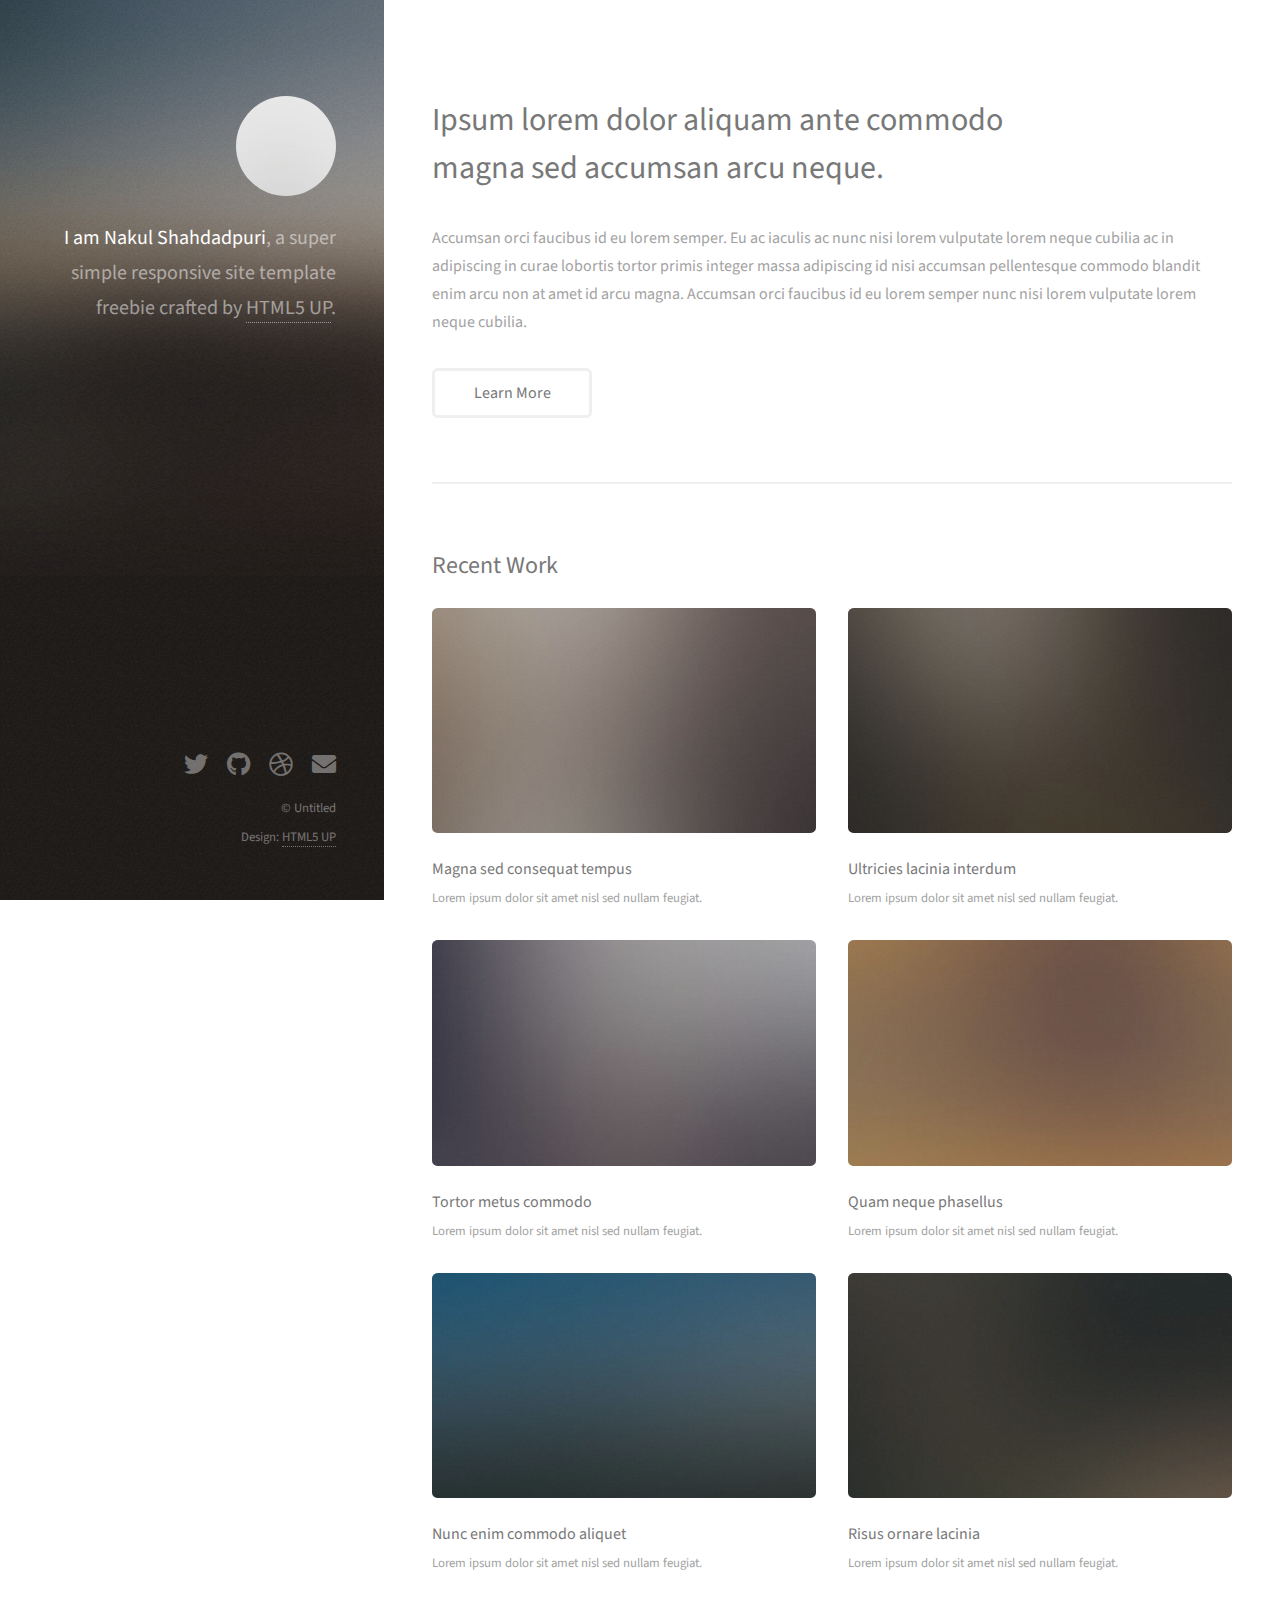
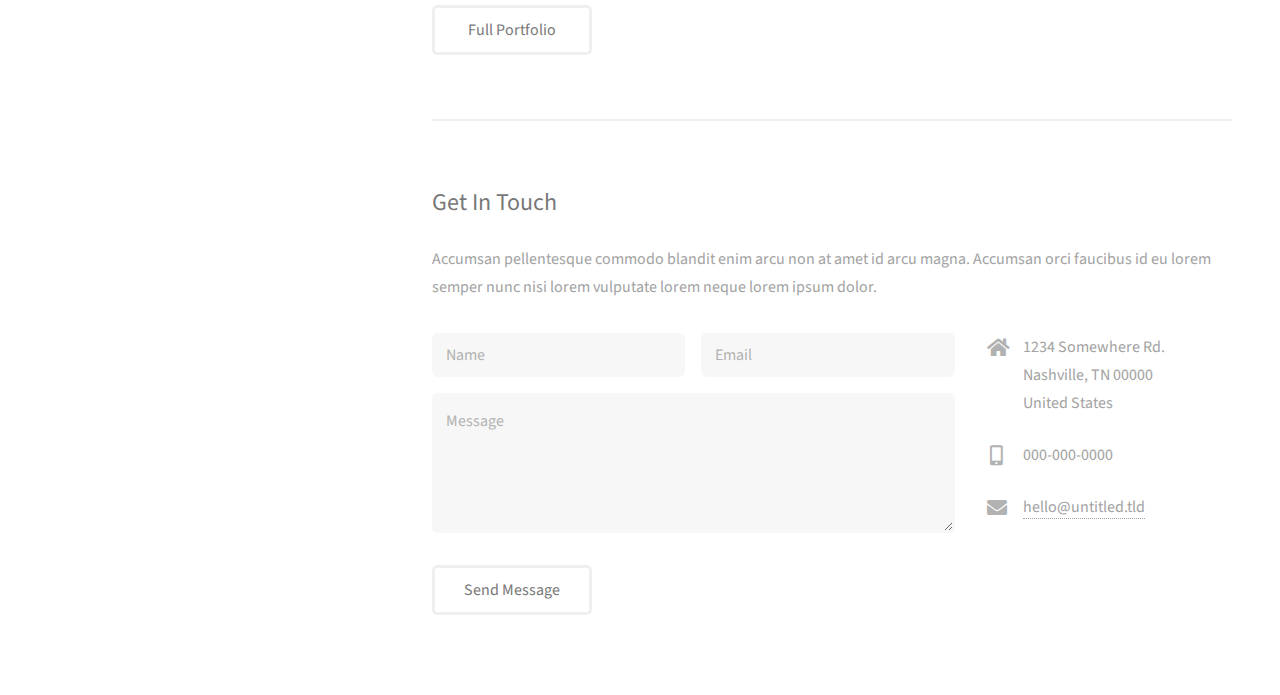
==== commit b9e9e213: "added project 2 page" ====
--- a/index.html
+++ b/index.html
@@ -1,12 +1,7 @@
 <!DOCTYPE HTML>
-<!--
-	Strata by HTML5 UP
-	html5up.net | @ajlkn
-	Free for personal and commercial use under the CCA 3.0 license (html5up.net/license)
--->
 <html>
 	<head>
-		<title>Strata by HTML5 UP</title>
+		<title>Nakul Shahdadpuri</title>
 		<meta charset="utf-8" />
 		<meta name="viewport" content="width=device-width, initial-scale=1, user-scalable=no" />
 		<link rel="stylesheet" href="assets/css/main.css" />
@@ -17,7 +12,7 @@
 			<header id="header">
 				<div class="inner">
 					<a href="#" class="image avatar"><img src="images/avatar.jpg" alt="" /></a>
-					<h1><strong>I am Strata</strong>, a super simple<br />
+					<h1><strong>I am Nakul Shahdadpuri</strong>, a super simple<br />
 					responsive site template freebie<br />
 					crafted by <a href="http://html5up.net">HTML5 UP</a>.</h1>
 				</div>
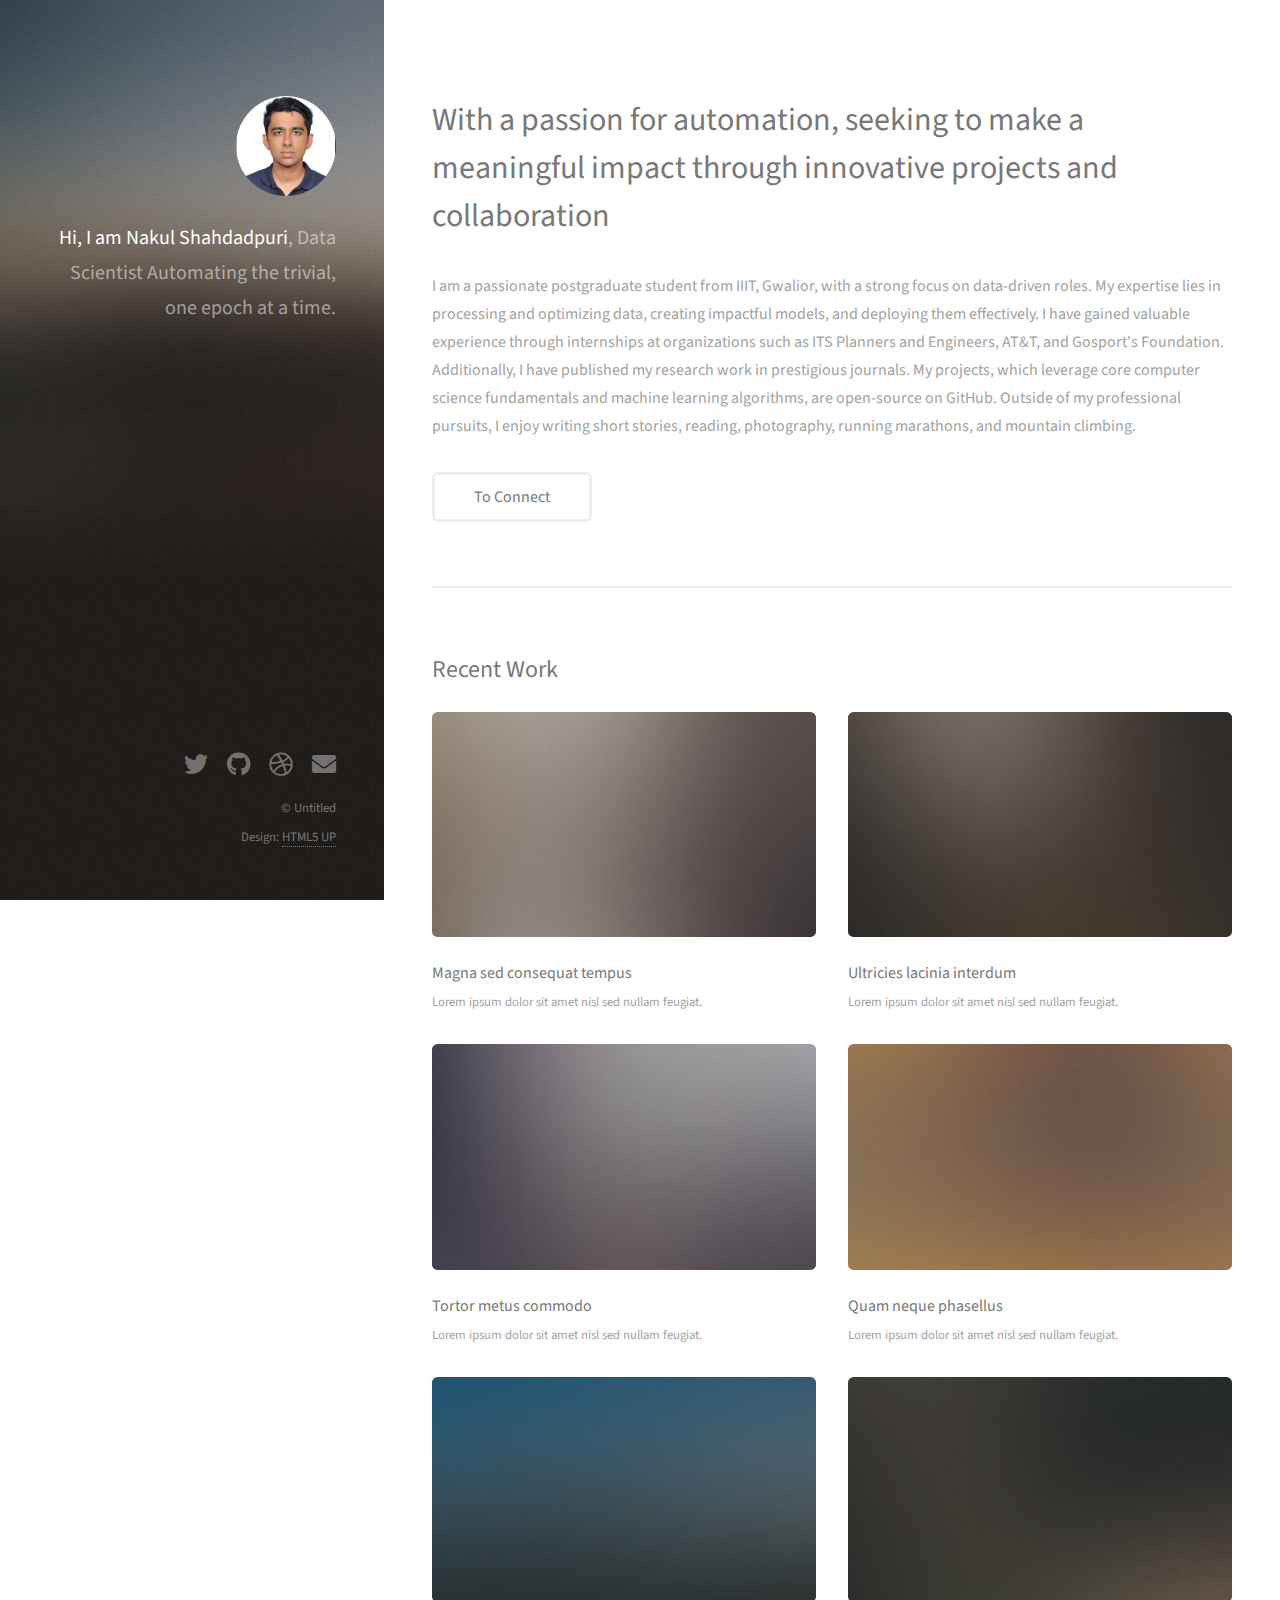
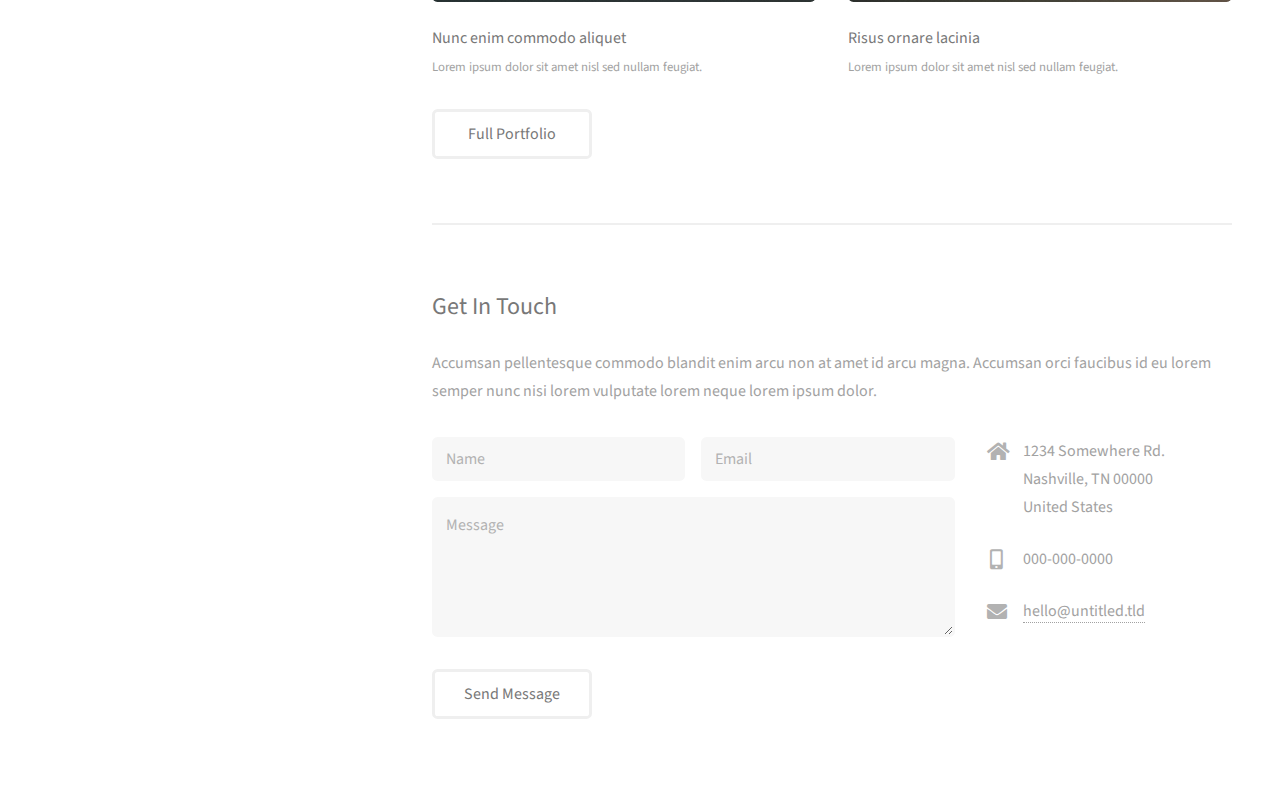
==== commit 1c0bd5cb: "added profile pictrue and introduction" ====
--- a/index.html
+++ b/index.html
@@ -11,10 +11,9 @@
 		<!-- Header -->
 			<header id="header">
 				<div class="inner">
-					<a href="#" class="image avatar"><img src="images/avatar.jpg" alt="" /></a>
-					<h1><strong>I am Nakul Shahdadpuri</strong>, a super simple<br />
-					responsive site template freebie<br />
-					crafted by <a href="http://html5up.net">HTML5 UP</a>.</h1>
+					<a href="#" class="image avatar"><img src="images_personal\pic.jpg" alt="" /></a>
+					<h1><strong>Hi, I am Nakul Shahdadpuri</strong>, Data Scientist<br /> 
+						Automating the trivial, one epoch at a time. 
 				</div>
 			</header>
 
@@ -24,12 +23,12 @@
 				<!-- One -->
 					<section id="one">
 						<header class="major">
-							<h2>Ipsum lorem dolor aliquam ante commodo<br />
-							magna sed accumsan arcu neque.</h2>
+							<h2>With a passion for automation, seeking to make a 
+								meaningful impact through innovative projects and collaboration</h2>
 						</header>
-						<p>Accumsan orci faucibus id eu lorem semper. Eu ac iaculis ac nunc nisi lorem vulputate lorem neque cubilia ac in adipiscing in curae lobortis tortor primis integer massa adipiscing id nisi accumsan pellentesque commodo blandit enim arcu non at amet id arcu magna. Accumsan orci faucibus id eu lorem semper nunc nisi lorem vulputate lorem neque cubilia.</p>
+						<p>I am a passionate postgraduate student from IIIT, Gwalior, with a strong focus on data-driven roles. My expertise lies in processing and optimizing data, creating impactful models, and deploying them effectively. I have gained valuable experience through internships at organizations such as ITS Planners and Engineers, AT&T, and Gosport's Foundation. Additionally, I have published my research work in prestigious journals. My projects, which leverage core computer science fundamentals and machine learning algorithms, are open-source on GitHub. Outside of my professional pursuits, I enjoy writing short stories, reading, photography, running marathons, and mountain climbing.</p>
 						<ul class="actions">
-							<li><a href="#" class="button">Learn More</a></li>
+							<li><a href="https://www.linkedin.com/in/nakul-shahdadpuri-448025179/" class="button">To Connect</a></li>
 						</ul>
 					</section>
 
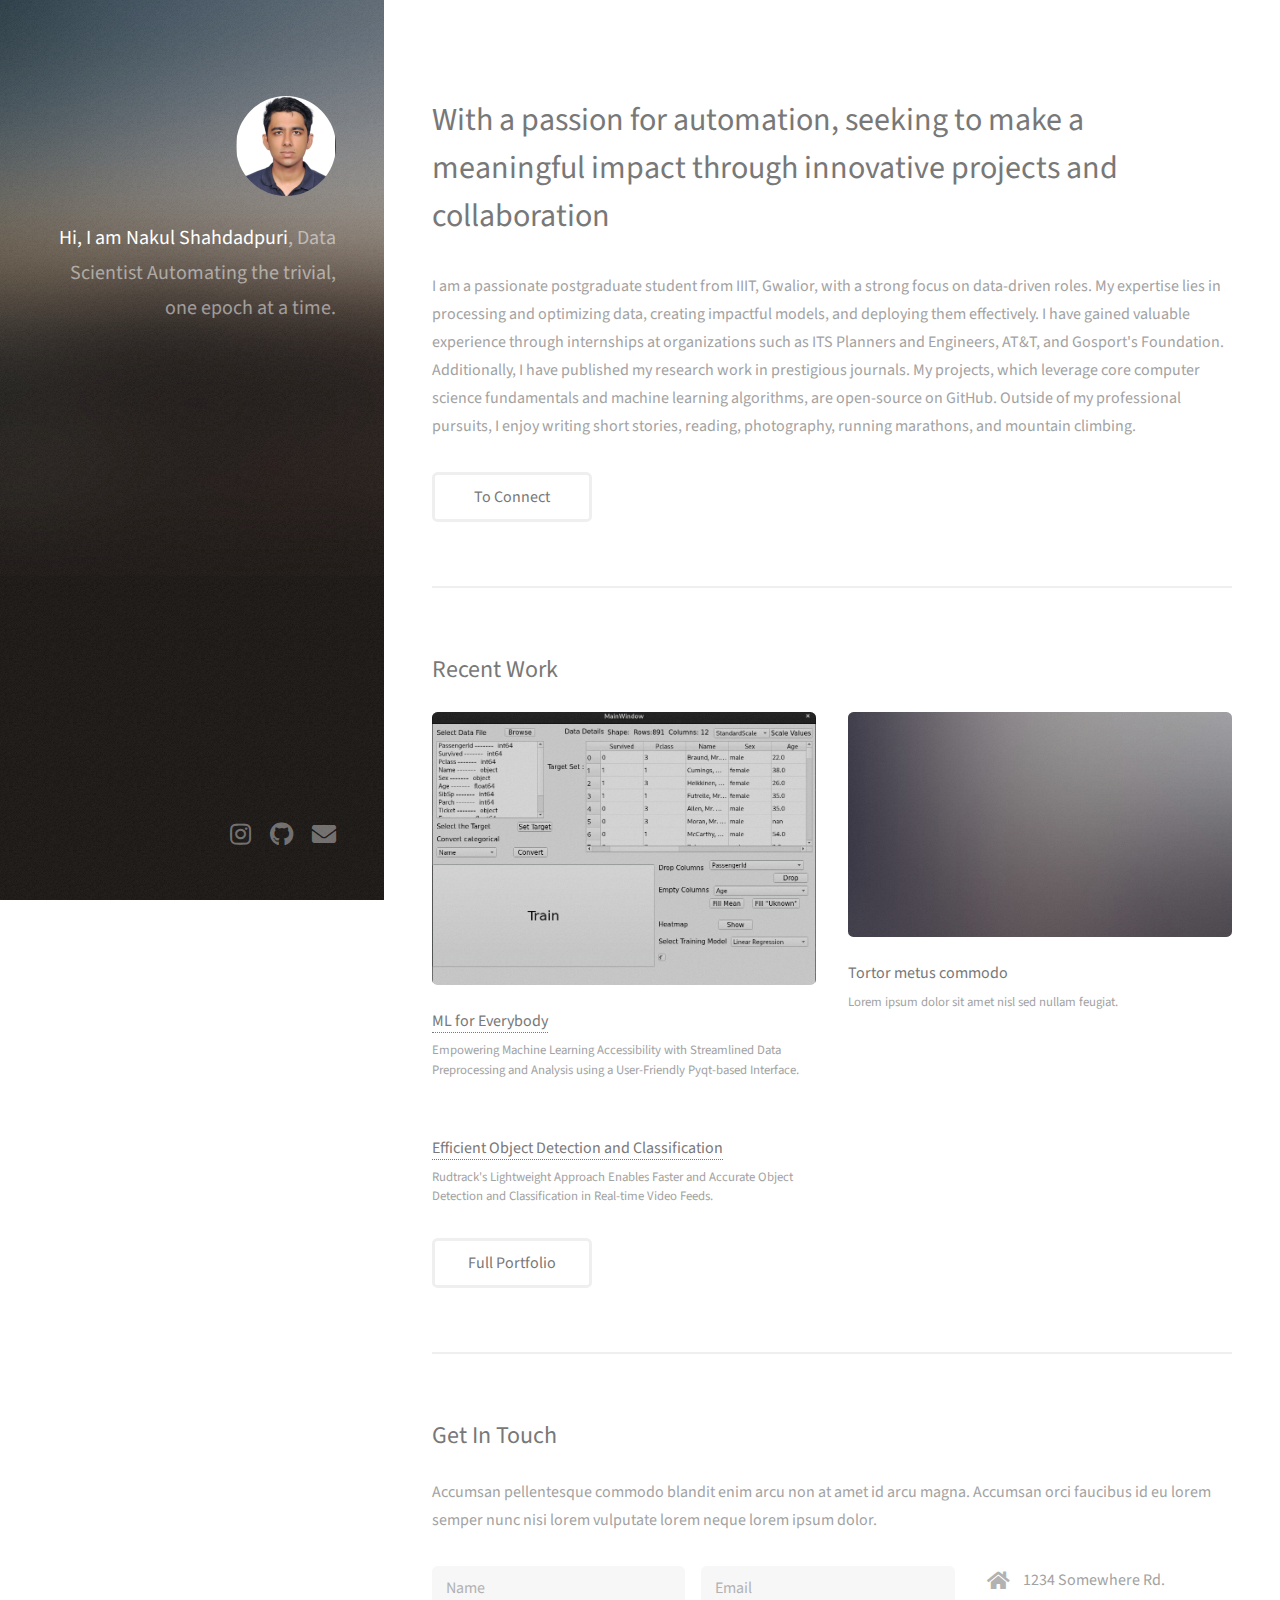
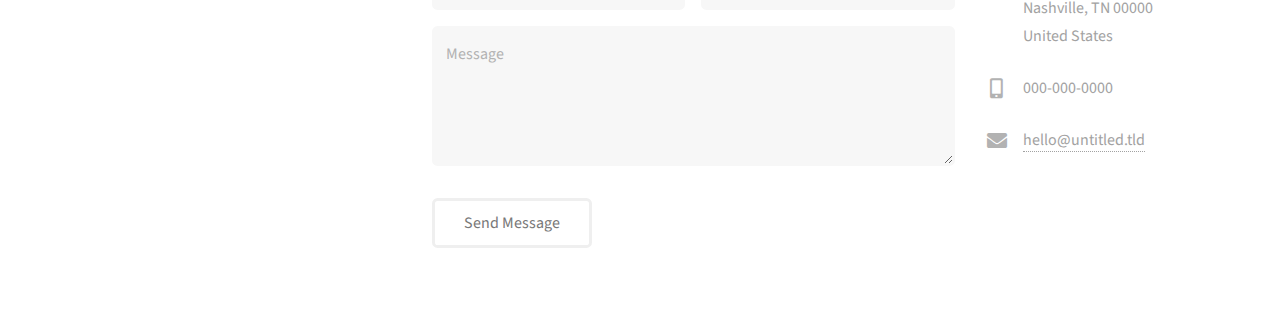
==== commit 75e09b3f: "added projects and data" ====
--- a/index.html
+++ b/index.html
@@ -37,14 +37,9 @@
 						<h2>Recent Work</h2>
 						<div class="row">
 							<article class="col-6 col-12-xsmall work-item">
-								<a href="images/fulls/01.jpg" class="image fit thumb"><img src="images/thumbs/01.jpg" alt="" /></a>
-								<h3>Magna sed consequat tempus</h3>
-								<p>Lorem ipsum dolor sit amet nisl sed nullam feugiat.</p>
-							</article>
-							<article class="col-6 col-12-xsmall work-item">
-								<a href="images/fulls/02.jpg" class="image fit thumb"><img src="images/thumbs/02.jpg" alt="" /></a>
-								<h3>Ultricies lacinia interdum</h3>
-								<p>Lorem ipsum dolor sit amet nisl sed nullam feugiat.</p>
+								<a href="https://user-images.githubusercontent.com/43999912/157656937-66eba70b-1fb1-494f-9532-953c8afc31d2.png" class="image fit thumb"><img src="images_personal\project1.png" alt="" /></a>
+								<h3><a href="https://github.com/nakul-shahdadpuri/ml_for_everybody">ML for Everybody</a></h3>
+								<p>Empowering Machine Learning Accessibility with Streamlined Data Preprocessing and Analysis using a User-Friendly Pyqt-based Interface.</p>
 							</article>
 							<article class="col-6 col-12-xsmall work-item">
 								<a href="images/fulls/03.jpg" class="image fit thumb"><img src="images/thumbs/03.jpg" alt="" /></a>
@@ -52,11 +47,17 @@
 								<p>Lorem ipsum dolor sit amet nisl sed nullam feugiat.</p>
 							</article>
 							<article class="col-6 col-12-xsmall work-item">
+								<a href="https://user-images.githubusercontent.com/43999912/123759092-35633c00-d8dd-11eb-9289-a0d3a42068d5.png" class="image fit thumb"><img src="https://user-images.githubusercontent.com/43999912/123759092-35633c00-d8dd-11eb-9289-a0d3a42068d5.png" alt="" /></a>
+								<h3><a href="https://github.com/nakul-shahdadpuri/rudtrack">Efficient Object Detection and Classification</a></h3>
+								<p>Rudtrack's Lightweight Approach Enables Faster and Accurate Object Detection and Classification in Real-time Video Feeds.</p>
+							</article>
+
+							<!-- <article class="col-6 col-12-xsmall work-item">
 								<a href="images/fulls/04.jpg" class="image fit thumb"><img src="images/thumbs/04.jpg" alt="" /></a>
 								<h3>Quam neque phasellus</h3>
 								<p>Lorem ipsum dolor sit amet nisl sed nullam feugiat.</p>
-							</article>
-							<article class="col-6 col-12-xsmall work-item">
+							</article> -->
+							<!-- <article class="col-6 col-12-xsmall work-item">
 								<a href="images/fulls/05.jpg" class="image fit thumb"><img src="images/thumbs/05.jpg" alt="" /></a>
 								<h3>Nunc enim commodo aliquet</h3>
 								<p>Lorem ipsum dolor sit amet nisl sed nullam feugiat.</p>
@@ -65,10 +66,10 @@
 								<a href="images/fulls/06.jpg" class="image fit thumb"><img src="images/thumbs/06.jpg" alt="" /></a>
 								<h3>Risus ornare lacinia</h3>
 								<p>Lorem ipsum dolor sit amet nisl sed nullam feugiat.</p>
-							</article>
+							</article> -->
 						</div>
 						<ul class="actions">
-							<li><a href="#" class="button">Full Portfolio</a></li>
+							<li><a href="https://drive.google.com/file/d/1YlB2MO54odvjkTFoN666FNjeEhxPq4aR/view" class="button">Full Portfolio</a></li>
 						</ul>
 					</section>
 
@@ -434,14 +435,13 @@
 			<footer id="footer">
 				<div class="inner">
 					<ul class="icons">
-						<li><a href="#" class="icon brands fa-twitter"><span class="label">Twitter</span></a></li>
-						<li><a href="#" class="icon brands fa-github"><span class="label">Github</span></a></li>
-						<li><a href="#" class="icon brands fa-dribbble"><span class="label">Dribbble</span></a></li>
-						<li><a href="#" class="icon solid fa-envelope"><span class="label">Email</span></a></li>
+						<li><a href="https://www.instagram.com/natkuol/" class="icon brands fa-instagram"><span class="label">Instagram</span></a></li>
+						<li><a href="https://github.com/nakul-shahdadpuri" class="icon brands fa-github"><span class="label">Github</span></a></li>
+						<li><a href="nakulshahdadpuri3141@gmail.com" class="icon solid fa-envelope"><span class="label">Email</span></a></li>
 					</ul>
-					<ul class="copyright">
+					<!-- <ul class="copyright">
 						<li>&copy; Untitled</li><li>Design: <a href="http://html5up.net">HTML5 UP</a></li>
-					</ul>
+					</ul> -->
 				</div>
 			</footer>
 
--- a/assets/css/main.css
+++ b/assets/css/main.css
@@ -2089,14 +2089,14 @@
 				white-space: nowrap;
 			}
 
-			.image.thumb:hover:after {
+			/* .image.thumb:hover:after {
 				opacity: 1.0;
 			}
 
 			.image.thumb:hover:before {
 				background: url("images/overlay.png"), url("images/overlay.png");
 				opacity: 1.0;
-			}
+			} */
 
 		.image img {
 			border-radius: 0.35em;
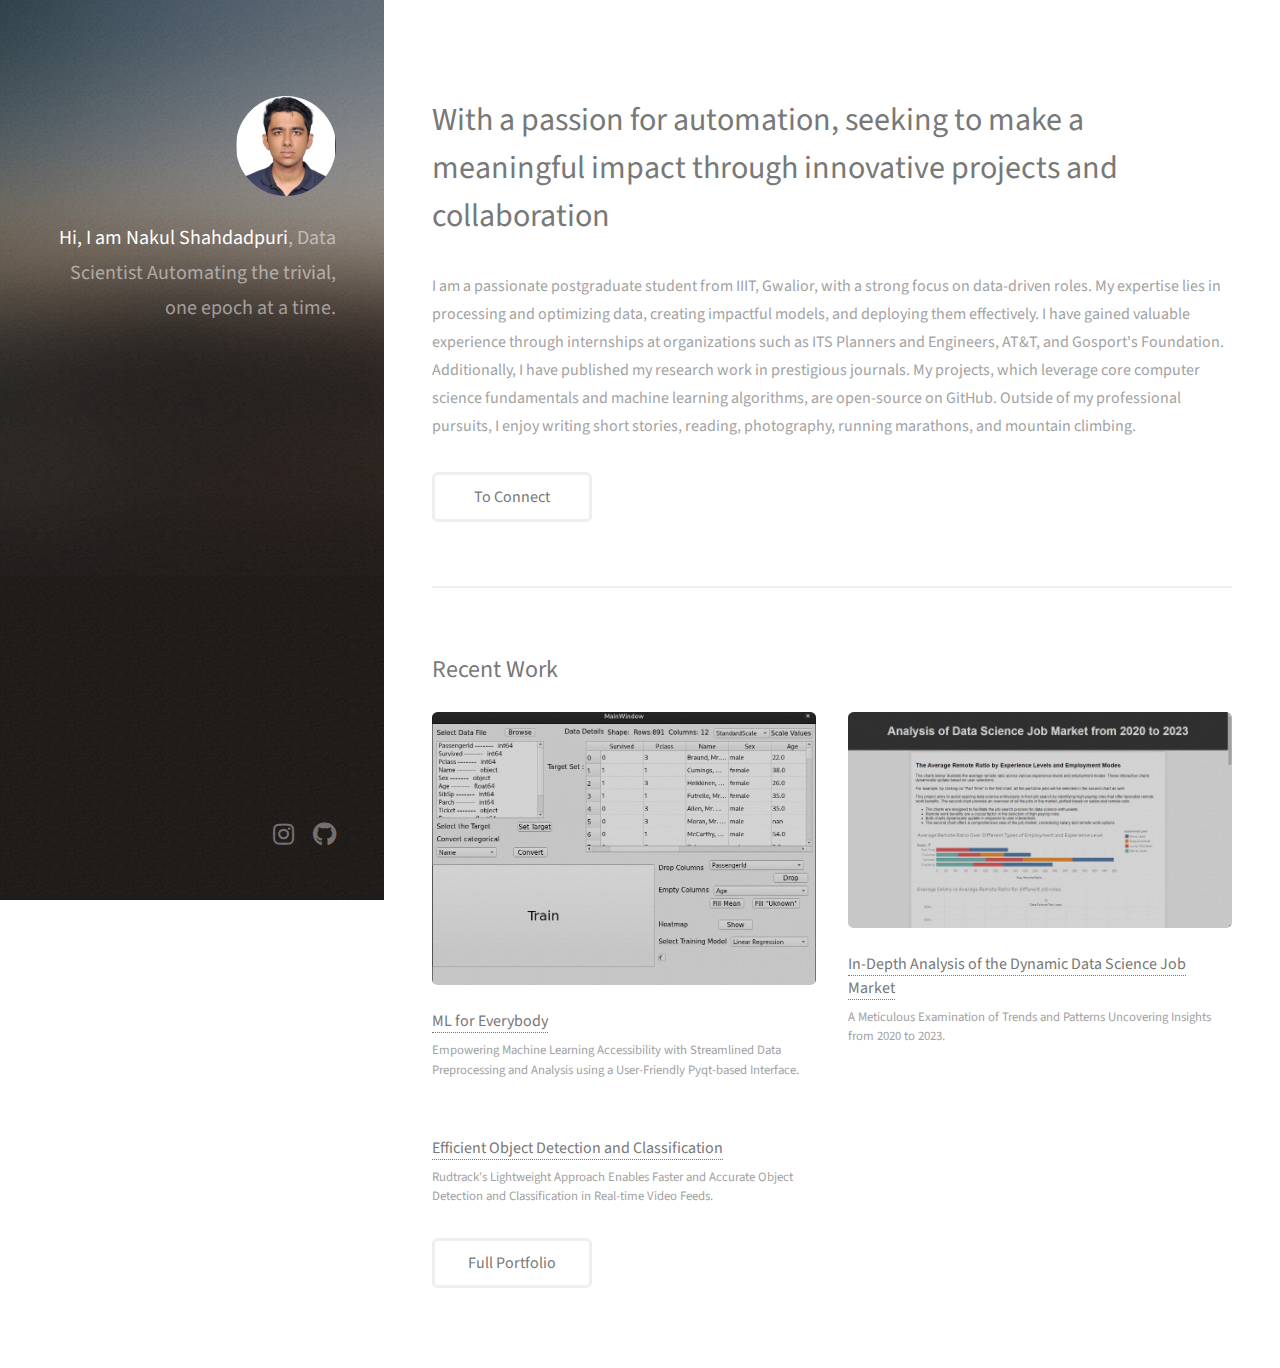
==== commit 764cd06f: "added projects and data" ====
--- a/index.html
+++ b/index.html
@@ -42,9 +42,9 @@
 								<p>Empowering Machine Learning Accessibility with Streamlined Data Preprocessing and Analysis using a User-Friendly Pyqt-based Interface.</p>
 							</article>
 							<article class="col-6 col-12-xsmall work-item">
-								<a href="images/fulls/03.jpg" class="image fit thumb"><img src="images/thumbs/03.jpg" alt="" /></a>
-								<h3>Tortor metus commodo</h3>
-								<p>Lorem ipsum dolor sit amet nisl sed nullam feugiat.</p>
+								<a href="images_personal\analysis.png" class="image fit thumb"><img src="images_personal\analysis.png" alt="" /></a>
+								<h3><a href="https://nakul-shahdadpuri.github.io/project2">In-Depth Analysis of the Dynamic Data Science Job Market</a></h3>
+								<p>A Meticulous Examination of Trends and Patterns Uncovering Insights from 2020 to 2023.</p>
 							</article>
 							<article class="col-6 col-12-xsmall work-item">
 								<a href="https://user-images.githubusercontent.com/43999912/123759092-35633c00-d8dd-11eb-9289-a0d3a42068d5.png" class="image fit thumb"><img src="https://user-images.githubusercontent.com/43999912/123759092-35633c00-d8dd-11eb-9289-a0d3a42068d5.png" alt="" /></a>
@@ -74,7 +74,7 @@
 					</section>
 
 				<!-- Three -->
-					<section id="three">
+					<!-- <section id="three">
 						<h2>Get In Touch</h2>
 						<p>Accumsan pellentesque commodo blandit enim arcu non at amet id arcu magna. Accumsan orci faucibus id eu lorem semper nunc nisi lorem vulputate lorem neque lorem ipsum dolor.</p>
 						<div class="row">
@@ -109,7 +109,7 @@
 								</ul>
 							</div>
 						</div>
-					</section>
+					</section> -->
 
 				<!-- Four -->
 				<!--
@@ -437,7 +437,7 @@
 					<ul class="icons">
 						<li><a href="https://www.instagram.com/natkuol/" class="icon brands fa-instagram"><span class="label">Instagram</span></a></li>
 						<li><a href="https://github.com/nakul-shahdadpuri" class="icon brands fa-github"><span class="label">Github</span></a></li>
-						<li><a href="nakulshahdadpuri3141@gmail.com" class="icon solid fa-envelope"><span class="label">Email</span></a></li>
+						<!-- <li><a href="nakulshahdadpuri3141@gmail.com" class="icon solid fa-"><span class="label">Email</span></a></li> -->
 					</ul>
 					<!-- <ul class="copyright">
 						<li>&copy; Untitled</li><li>Design: <a href="http://html5up.net">HTML5 UP</a></li>
